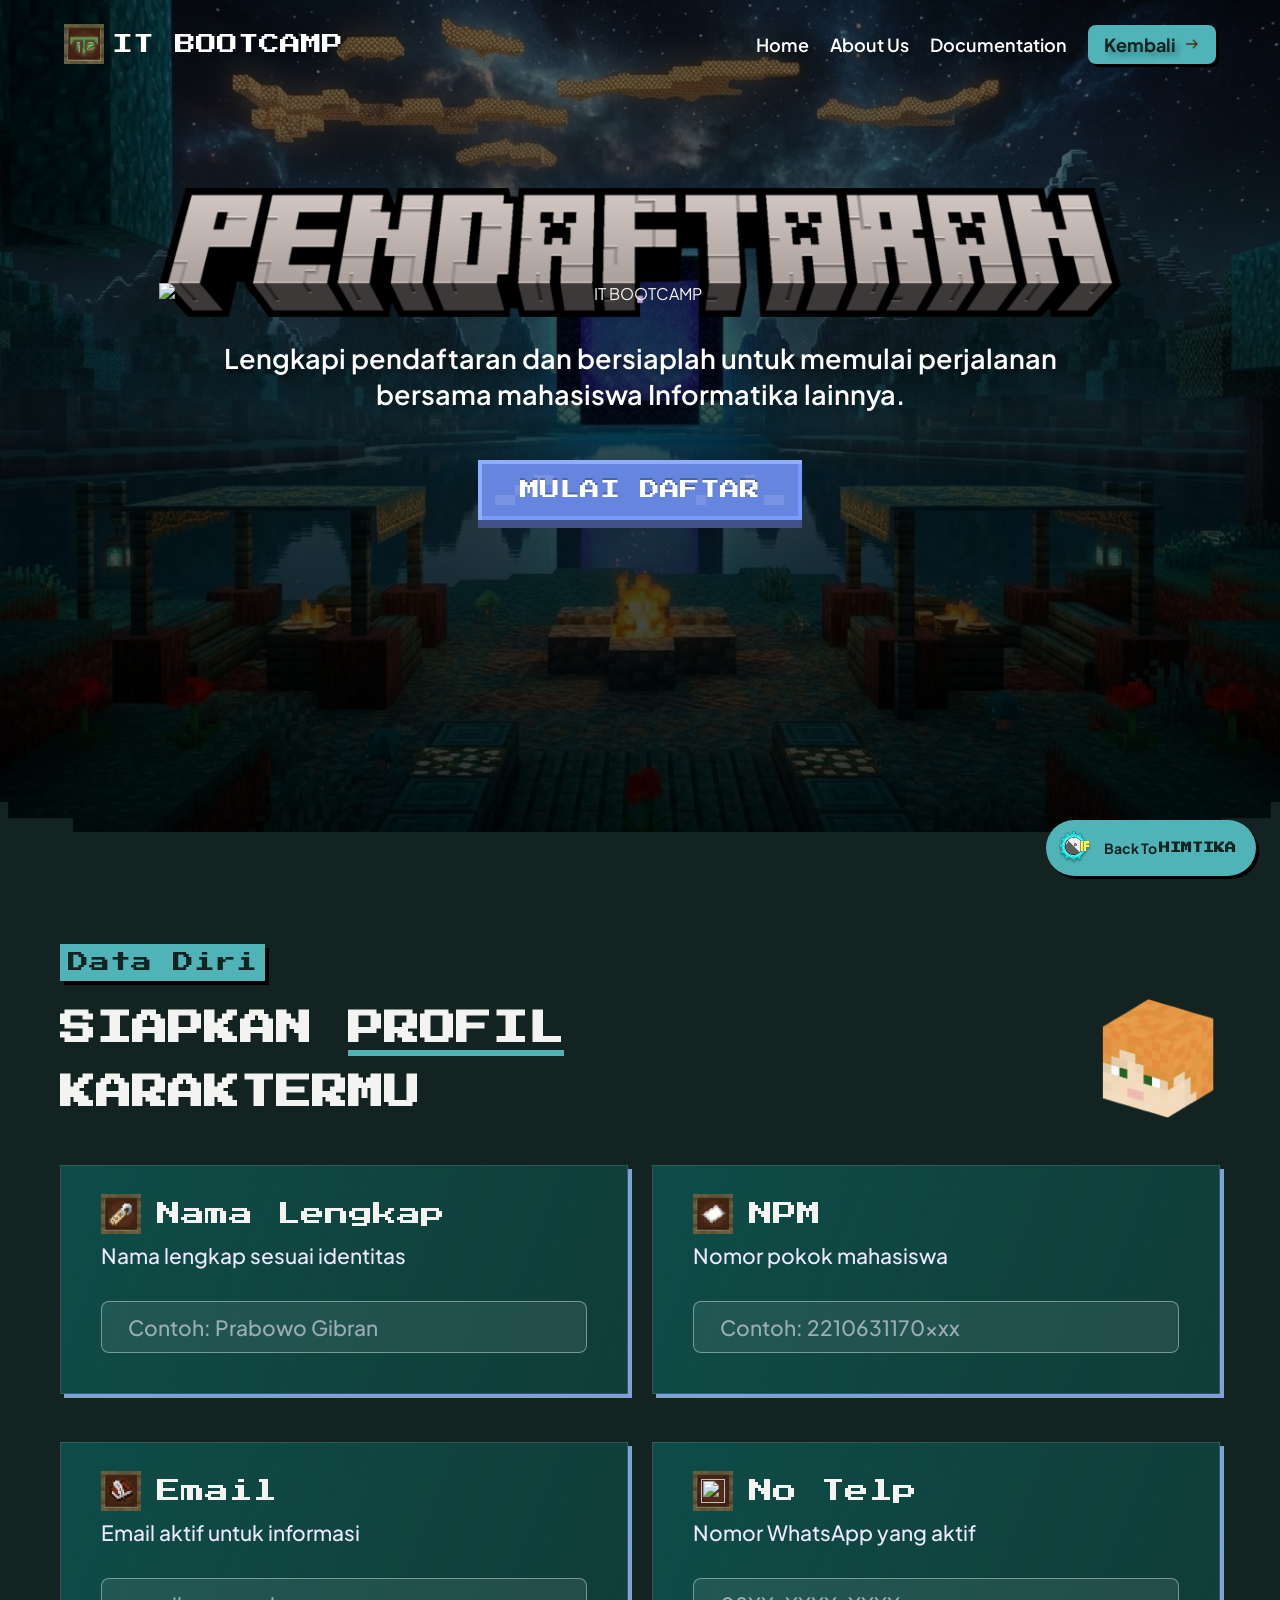
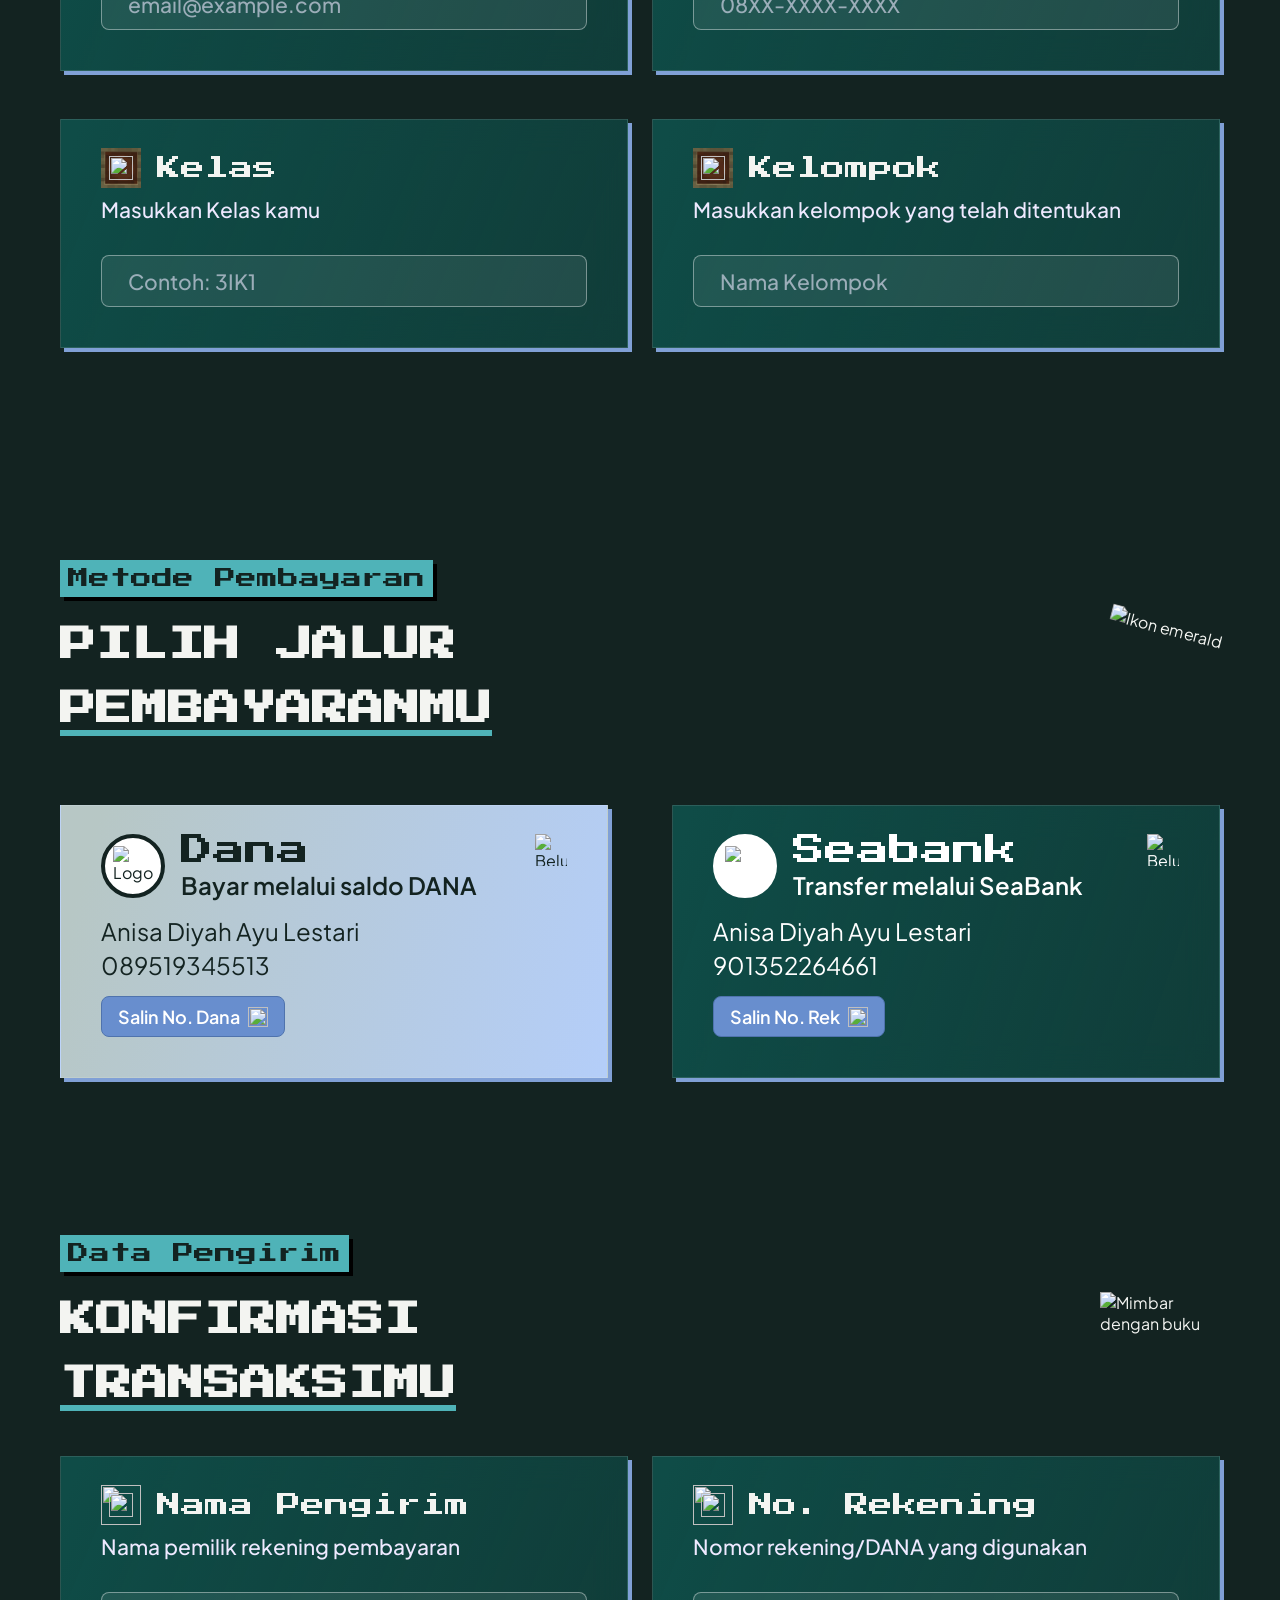
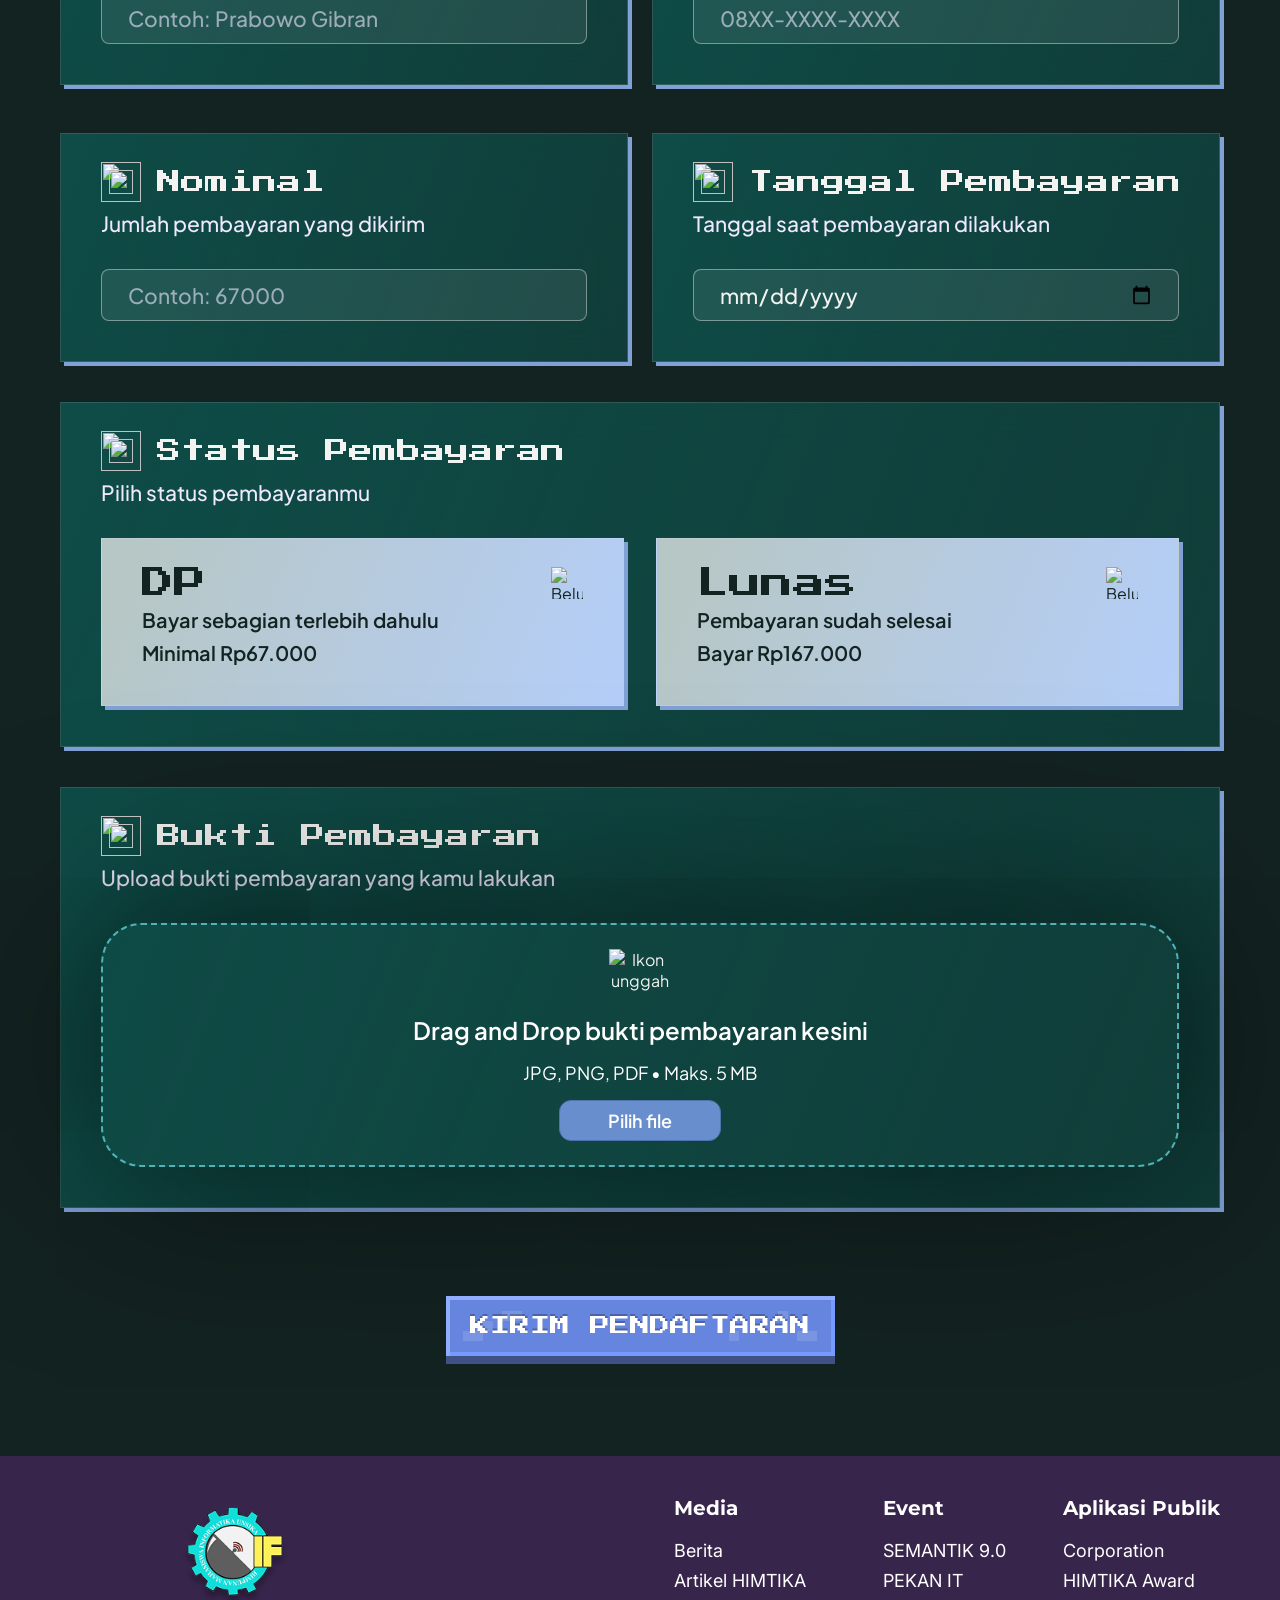
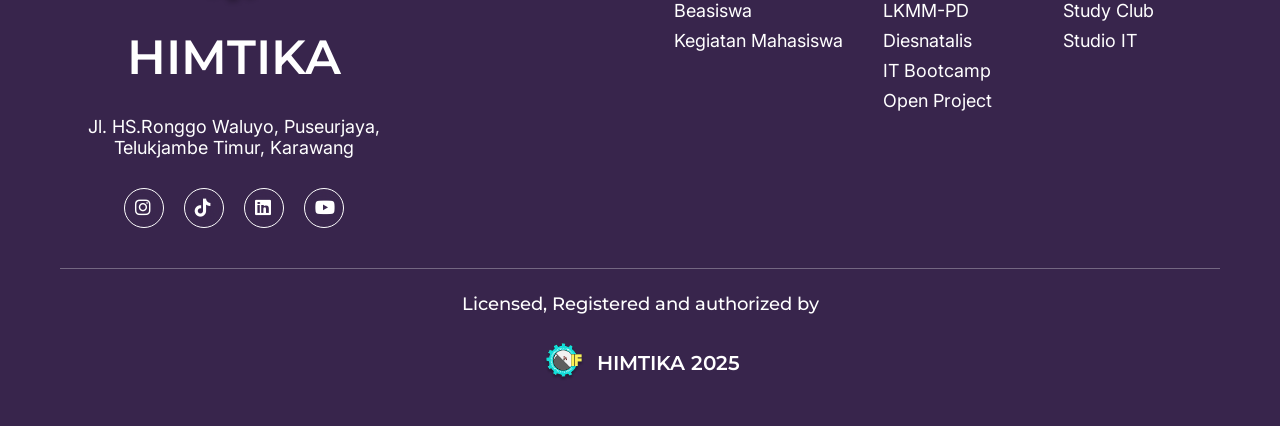
==== daftar.html @ 175ebd27 "pertama" ====
<!DOCTYPE html>
<html lang="id">
<head>
    <meta charset="UTF-8">
    <meta http-equiv="X-UA-Compatible" content="IE=edge">
    <meta name="viewport" content="width=device-width, initial-scale=1.0">
    <title>Pendaftaran - IT BOOTCAMP</title>

    <!-- CSS -->
    <link href="assets/css/daftar.css" rel="stylesheet">
    <link href="assets/css/preloader.css" rel="stylesheet">

    <!-- Font -->
    <link rel="preconnect" href="https://fonts.googleapis.com">
    <link rel="preconnect" href="https://fonts.gstatic.com" crossorigin>
    <link href="https://fonts.googleapis.com/css2?family=Press+Start+2P&family=Plus+Jakarta+Sans:ital,wght@0,300..800;1,300..800&family=Montserrat:wght@500;600;700&family=Inter:wght@400;500&display=swap" rel="stylesheet">

    <!-- Icon -->
    <link rel="stylesheet" href="https://cdnjs.cloudflare.com/ajax/libs/font-awesome/6.5.1/css/all.min.css"/>
    <link rel="shortcut icon" href="assets/img/logo/pekanit.png" type="image/x-icon">
    <link rel="icon" href="assets/img/logo/itbootcamp.png" type="image/x-icon">
</head>
<body>
    <!-- Preloader -->
    <div id="preloader" class="preloader-scene">
        <div class="scene">
          <div class="forest">
            <div class="tree tree1">
              <div class="branch branch-top"></div>
              <div class="branch branch-middle"></div>
            </div>
            <div class="tree tree2">
                <div class="branch branch-top"></div>
                <div class="branch branch-middle"></div>
                <div class="branch branch-bottom"></div>
            </div>
            <div class="tree tree3">
                <div class="branch branch-top"></div>
                <div class="branch branch-middle"></div>
                <div class="branch branch-bottom"></div>
            </div>
            <div class="tree tree4">
                <div class="branch branch-top"></div>
                <div class="branch branch-middle"></div>
                <div class="branch branch-bottom"></div>
            </div>
            <div class="tree tree5">
                <div class="branch branch-top"></div>
                <div class="branch branch-middle"></div>
                <div class="branch branch-bottom"></div>
            </div>
            <div class="tree tree6">
                <div class="branch branch-top"></div>
                <div class="branch branch-middle"></div>
                <div class="branch branch-bottom"></div>
            </div>
            <div class="tree tree7">
                <div class="branch branch-top"></div>
                <div class="branch branch-middle"></div>
                <div class="branch branch-bottom"></div>
            </div>
          </div>
          <div class="tent">
              <div class="roof"></div>
              <div class="roof-border-left">
                <div class="roof-border roof-border1"></div>
                <div class="roof-border roof-border2"></div>
                <div class="roof-border roof-border3"></div>
              </div>
              <div class="entrance">
                <div class="door left-door">
                  <div class="left-door-inner"></div>
                </div>
                <div class="door right-door">
                  <div class="right-door-inner"></div>
                </div>
              </div>
            </div>
          <div class="floor">
              <div class="ground ground1"></div>
              <div class="ground ground2"></div>
            </div>
          <div class="fireplace">
            <div class="support"></div>
            <div class="support"></div>
            <div class="bar"></div>
            <div class="hanger"></div>
            <div class="smoke"></div>
            <div class="pan"></div>
            <div class="fire">
              <div class="line line1">
                <div class="particle particle1"></div>
                <div class="particle particle2"></div>
                <div class="particle particle3"></div>
                <div class="particle particle4"></div>
              </div>
              <div class="line line2">
                <div class="particle particle1"></div>
                <div class="particle particle2"></div>
                <div class="particle particle3"></div>
                <div class="particle particle4"></div>
              </div>
              <div class="line line3">
                <div class="particle particle1"></div>
                <div class="particle particle2"></div>
                <div class="particle particle3"></div>
                <div class="particle particle4"></div>
              </div>
            </div>
          </div>
          <div class="time-wrapper">
            <div class="time">
              <div class="day"></div>
              <div class="night">
                <div class="moon"></div>
                <div class="star star1 star-big"></div>
                <div class="star star2 star-big"></div>
                <div class="star star3 star-big"></div>
                <div class="star star4"></div>
                <div class="star star5"></div>
                <div class="star star6"></div>
                <div class="star star7"></div>
              </div>
            </div>
          </div>
        </div>
    </div>
    <!-- Preloader End -->

    <!-- ================= HERO + NAVBAR ================= -->
    <section class="hero" id="home" aria-label="Hero">
        <img class="hero__bg" src="assets/img/daftar/hero/daftar_bg.png" alt="Ilustrasi lanskap bertema Minecraft dengan gunung dan langit senja">

        <header class="navbar">
            <div class="navbar__brand">
                <div class="navbar__logo-frame">
                    <img class="navbar__logo-bg" src="assets/img/logo/logo_frame.png" alt="">
                </div>
                <span class="navbar__title">IT BOOTCAMP</span>
            </div>

            <button class="navbar__toggle" id="navToggle" aria-expanded="false" aria-controls="navLinks" aria-label="Buka menu navigasi">
                <span></span><span></span><span></span>
            </button>

            <nav aria-label="Navigasi utama">
                <ul class="navbar__links" id="navLinks">
                    <li><a href="#home">Home</a></li>
                    <li><a href="index.html#about">About Us</a></li>
                    <li><a href="index.html#documentation">Documentation</a></li>
                    <li>
                        <a href="index.html" class="back-btn">
                            Kembali
                            <img src="assets/img/icon/panahkanan.png" alt="Daftar Icon" class="icon-daftar">
                        </a>
                    </li>
                </ul>
            </nav>
        </header>

        <div class="hero__content">
            <div class="hero__title-block">
                <div class="hero__title">
                    <img src="assets/img/daftar/hero/daftarteks1.png" alt="PENDAFTARAN">
                    <img src="assets/img/daftar/hero/daftarteks2.png" alt="IT BOOTCAMP">
                </div>
                <p class="hero__subtitle">Lengkapi pendaftaran dan bersiaplah untuk memulai perjalanan bersama mahasiswa Informatika lainnya.</p>
            </div>

            <div class="hero__cta">
                <a href="#data-diri">
                    <button class="retro-btn" type="button" style="width:100%;">
                        <span class="retro-btn__label">MULAI DAFTAR</span>
                        <span class="retro-btn__dot" style="width:20px;height:10px;left:56px;top:15px;"></span>
                        <span class="retro-btn__dot" style="width:10px;height:10px;left:37px;top:25px;"></span>
                        <span class="retro-btn__dot" style="width:20px;height:10px;right:18px;top:35px;"></span>
                        <span class="retro-btn__dot" style="width:10px;height:10px;right:47px;top:15px;"></span>
                        <span class="retro-btn__dot" style="width:10px;height:10px;right:96px;top:35px;"></span>
                        <span class="retro-btn__dot" style="width:20px;height:10px;left:17px;top:35px;"></span>
                    </button>
                </a>
            </div>
        </div>
    </section>
    <!-- End Hero + Navbar -->

    <main>
    <form id="form-pendaftaran-lomba" name="form-pendaftaran-lomba">

        <!-- ================= DATA DIRI ================= -->
        <section class="data-diri" id="data-diri" aria-labelledby="data-diri-heading">
            <div class="container">
                <div class="section-header">
                    <div class="section-header__text">
                        <span class="section-header__badge">Data Diri</span>
                        <h2 class="section-header__title" id="data-diri-heading">SIAPKAN <u>PROFIL</u> KARAKTERMU</h2>
                    </div>
                    <div class="section-header__mascot">
                        <img src="assets/img/daftar/icon/alex.png" alt="Karakter maskot Alex">
                    </div>
                </div>

                <div class="card-grid">
                    <!-- Nama Lengkap -->
                    <div class="form-card">
                        <div class="form-card__header">
                            <div class="form-card__title-row">
                                <div class="form-card__icon">
                                    <img class="form-card__icon-bg" src="assets/img/logo/frame_bg.jpg" alt="">
                                    <div class="form-card__icon-slot"><img src="assets/img/daftar/icon/tag.png" alt=""></div>
                                </div>
                                <span class="form-card__title">Nama Lengkap</span>
                            </div>
                            <p class="form-card__desc">Nama lengkap sesuai identitas</p>
                        </div>
                        <label class="form-card__input">
                            <input type="text" name="nama_lengkap" id="Nama" placeholder="Contoh: Prabowo Gibran" required />
                        </label>
                    </div>

                    <!-- NPM -->
                    <div class="form-card">
                        <div class="form-card__header">
                            <div class="form-card__title-row">
                                <div class="form-card__icon">
                                    <img class="form-card__icon-bg" src="assets/img/logo/frame_bg.jpg" alt="">
                                    <div class="form-card__icon-slot"><img src="assets/img/daftar/icon/paper.png" alt=""></div>
                                </div>
                                <span class="form-card__title">NPM</span>
                            </div>
                            <p class="form-card__desc">Nomor pokok mahasiswa</p>
                        </div>
                        <label class="form-card__input">
                            <input type="text" name="npm" id="NPM" placeholder="Contoh: 2210631170xxx" required />
                        </label>
                    </div>

                    <!-- Email -->
                    <div class="form-card">
                        <div class="form-card__header">
                            <div class="form-card__title-row">
                                <div class="form-card__icon">
                                    <img class="form-card__icon-bg" src="assets/img/logo/frame_bg.jpg" alt="">
                                    <div class="form-card__icon-slot"><img src="assets/img/icon/buku_tulis.png" alt=""></div>
                                </div>
                                <span class="form-card__title">Email</span>
                            </div>
                            <p class="form-card__desc">Email aktif untuk informasi</p>
                        </div>
                        <label class="form-card__input">
                            <input type="email" name="email" id="Email" placeholder="email@example.com" required />
                        </label>
                    </div>

                    <!-- No Telp -->
                    <div class="form-card">
                        <div class="form-card__header">
                            <div class="form-card__title-row">
                                <div class="form-card__icon">
                                    <img class="form-card__icon-bg" src="assets/img/logo/frame_bg.jpg" alt="">
                                    <div class="form-card__icon-slot"><img src="https://www.figma.com/api/mcp/asset/adf0578b-7dc6-4979-9a86-b6c1f8273001.png" alt=""></div>
                                </div>
                                <span class="form-card__title">No Telp</span>
                            </div>
                            <p class="form-card__desc">Nomor WhatsApp yang aktif</p>
                        </div>
                        <label class="form-card__input">
                            <input type="text" name="no_telepon" id="NoTelepon" placeholder="08XX-XXXX-XXXX" required />
                        </label>
                    </div>

                    <!-- Kelas -->
                    <div class="form-card">
                        <div class="form-card__header">
                            <div class="form-card__title-row">
                                <div class="form-card__icon">
                                    <img class="form-card__icon-bg" src="assets/img/logo/frame_bg.jpg" alt="">
                                    <div class="form-card__icon-slot"><img src="https://www.figma.com/api/mcp/asset/23ee09c8-62ae-4f7d-a3d2-b0776c530257.png" alt=""></div>
                                </div>
                                <span class="form-card__title">Kelas</span>
                            </div>
                            <p class="form-card__desc">Masukkan Kelas kamu</p>
                        </div>
                        <label class="form-card__input">
                            <input type="text" name="kelas" id="Kelas" placeholder="Contoh: 3IK1" required />
                        </label>
                    </div>

                    <!-- Kelompok -->
                    <div class="form-card">
                        <div class="form-card__header">
                            <div class="form-card__title-row">
                                <div class="form-card__icon">
                                    <img class="form-card__icon-bg" src="assets/img/logo/frame_bg.jpg" alt="">
                                    <div class="form-card__icon-slot"><img src="https://www.figma.com/api/mcp/asset/517da083-c844-44c4-8f89-f02fe7c0a9a0.png" alt=""></div>
                                </div>
                                <span class="form-card__title">Kelompok</span>
                            </div>
                            <p class="form-card__desc">Masukkan kelompok yang telah ditentukan</p>
                        </div>
                        <label class="form-card__input">
                            <input type="text" name="nama_kelompok" id="NamaKelompok" placeholder="Nama Kelompok" required />
                        </label>
                    </div>
                </div>
            </div>
        </section>

        <!-- ================= METODE PEMBAYARAN ================= -->
        <section class="payment" id="metode-pembayaran" aria-labelledby="payment-heading">
            <div class="container">
                <div class="section-header">
                    <div class="section-header__text">
                        <span class="section-header__badge">Metode Pembayaran</span>
                        <h2 class="section-header__title" id="payment-heading">PILIH JALUR <u>PEMBAYARANMU</u></h2>
                    </div>
                    <div class="section-header__mascot">
                        <img src="https://www.figma.com/api/mcp/asset/23ee09c8-62ae-4f7d-a3d2-b0776c530257.png" alt="Ikon emerald">
                    </div>
                </div>

                <div class="payment-cards" id="payment-cards">
                    <!-- Dana -->
                    <label class="payment-card payment-card--light" data-payment-card>
                        <input type="radio" name="payment_method" value="dana" required />
                        <div class="payment-card__body">
                            <div class="payment-card__top">
                                <div class="payment-card__logo">
                                    <img src="https://www.figma.com/api/mcp/asset/60aaffa2-bd89-4405-b833-07150517db38.png" alt="Logo DANA">
                                </div>
                                <div class="payment-card__names">
                                    <span class="payment-card__brand">Dana</span>
                                    <span class="payment-card__method">Bayar melalui saldo DANA</span>
                                </div>
                            </div>
                            <div class="payment-card__account">
                                <span class="payment-card__account-name">Anisa Diyah Ayu Lestari</span>
                                <div class="payment-card__account-number-row">
                                    <span class="payment-card__account-number">089519345513</span>
                                </div>
                            </div>
                            <button class="copy-btn" type="button" data-copy="089519345513">
                                <span>Salin No. Dana</span>
                                <img src="https://www.figma.com/api/mcp/asset/481233af-1a5a-42fa-a70c-137a7f4fee65.svg" alt="">
                            </button>
                        </div>
                        <img class="payment-card__radio" data-radio-icon src="https://www.figma.com/api/mcp/asset/1c496614-f05c-4ed1-99ee-d5edec605a59.svg" alt="Belum dipilih">
                    </label>

                    <!-- Seabank -->
                    <label class="payment-card payment-card--dark" data-payment-card>
                        <input type="radio" name="payment_method" value="seabank" required />
                        <div class="payment-card__body">
                            <div class="payment-card__top">
                                <div class="payment-card__logo">
                                    <img src="https://www.figma.com/api/mcp/asset/03643c18-d096-496a-82e6-cad43b3039c9.png" alt="Logo SeaBank">
                                </div>
                                <div class="payment-card__names">
                                    <span class="payment-card__brand">Seabank</span>
                                    <span class="payment-card__method">Transfer melalui SeaBank</span>
                                </div>
                            </div>
                            <div class="payment-card__account">
                                <span class="payment-card__account-name">Anisa Diyah Ayu Lestari</span>
                                <div class="payment-card__account-number-row">
                                    <span class="payment-card__account-number">901352264661</span>
                                </div>
                            </div>
                            <button class="copy-btn" type="button" data-copy="901352264661">
                                <span>Salin No. Rek</span>
                                <img src="https://www.figma.com/api/mcp/asset/481233af-1a5a-42fa-a70c-137a7f4fee65.svg" alt="">
                            </button>
                        </div>
                        <img class="payment-card__radio" data-radio-icon src="https://www.figma.com/api/mcp/asset/1c496614-f05c-4ed1-99ee-d5edec605a59.svg" alt="Belum dipilih">
                    </label>
                </div>
            </div>
        </section>

        <!-- ================= DATA PENGIRIM / KONFIRMASI ================= -->
        <section class="confirm" id="data-pengirim" aria-labelledby="confirm-heading">
            <div class="container">
                <div class="section-header">
                    <div class="section-header__text">
                        <span class="section-header__badge">Data Pengirim</span>
                        <h2 class="section-header__title" id="confirm-heading">KONFIRMASI <u>TRANSAKSIMU</u></h2>
                    </div>
                    <div class="section-header__mascot">
                        <img src="https://www.figma.com/api/mcp/asset/b4b75751-e317-4f98-a0a9-6c082bc56b37.png" alt="Mimbar dengan buku">
                    </div>
                </div>

                <div class="card-grid">
                    <!-- Nama Pengirim -->
                    <div class="form-card">
                        <div class="form-card__header">
                            <div class="form-card__title-row">
                                <div class="form-card__icon">
                                    <img class="form-card__icon-bg" src="https://www.figma.com/api/mcp/asset/e530fde5-5969-4105-8282-8b5440cfdde4.png" alt="">
                                    <div class="form-card__icon-slot"><img src="https://www.figma.com/api/mcp/asset/41815a69-b872-4294-88ab-a26e2290d2ea.png" alt=""></div>
                                </div>
                                <span class="form-card__title">Nama Pengirim</span>
                            </div>
                            <p class="form-card__desc">Nama pemilik rekening pembayaran</p>
                        </div>
                        <label class="form-card__input">
                            <input type="text" name="nama_pengirim" id="NamaPengirim" placeholder="Contoh: Prabowo Gibran" required />
                        </label>
                    </div>

                    <!-- No. Rekening -->
                    <div class="form-card">
                        <div class="form-card__header">
                            <div class="form-card__title-row">
                                <div class="form-card__icon">
                                    <img class="form-card__icon-bg" src="https://www.figma.com/api/mcp/asset/e530fde5-5969-4105-8282-8b5440cfdde4.png" alt="">
                                    <div class="form-card__icon-slot"><img src="https://www.figma.com/api/mcp/asset/380e731a-89a4-48b7-a4b7-fbac90594818.png" alt=""></div>
                                </div>
                                <span class="form-card__title">No. Rekening</span>
                            </div>
                            <p class="form-card__desc">Nomor rekening/DANA yang digunakan</p>
                        </div>
                        <label class="form-card__input">
                            <input type="text" name="no_rekening" id="NoRekening" placeholder="08XX-XXXX-XXXX" required />
                        </label>
                    </div>

                    <!-- Nominal -->
                    <div class="form-card">
                        <div class="form-card__header">
                            <div class="form-card__title-row">
                                <div class="form-card__icon">
                                    <img class="form-card__icon-bg" src="https://www.figma.com/api/mcp/asset/e530fde5-5969-4105-8282-8b5440cfdde4.png" alt="">
                                    <div class="form-card__icon-slot"><img src="https://www.figma.com/api/mcp/asset/23ee09c8-62ae-4f7d-a3d2-b0776c530257.png" alt=""></div>
                                </div>
                                <span class="form-card__title">Nominal</span>
                            </div>
                            <p class="form-card__desc">Jumlah pembayaran yang dikirim</p>
                        </div>
                        <label class="form-card__input">
                            <input type="text" name="nominal" id="Nominal" placeholder="Contoh: 67000" required />
                        </label>
                    </div>

                    <!-- Tanggal Pembayaran -->
                    <div class="form-card">
                        <div class="form-card__header">
                            <div class="form-card__title-row">
                                <div class="form-card__icon">
                                    <img class="form-card__icon-bg" src="https://www.figma.com/api/mcp/asset/e530fde5-5969-4105-8282-8b5440cfdde4.png" alt="">
                                    <div class="form-card__icon-slot"><img src="https://www.figma.com/api/mcp/asset/5802c40f-707b-458f-a96d-33082fe31d82.png" alt=""></div>
                                </div>
                                <span class="form-card__title">Tanggal Pembayaran</span>
                            </div>
                            <p class="form-card__desc">Tanggal saat pembayaran dilakukan</p>
                        </div>
                        <label class="form-card__input">
                            <input type="date" name="tanggal_pembayaran" id="TanggalPembayaran" required />
                        </label>
                    </div>
                </div>

                <!-- Status Pembayaran -->
                <div class="form-card status-card">
                    <div class="form-card__header">
                        <div class="form-card__title-row">
                            <div class="form-card__icon">
                                <img class="form-card__icon-bg" src="https://www.figma.com/api/mcp/asset/e530fde5-5969-4105-8282-8b5440cfdde4.png" alt="">
                                <div class="form-card__icon-slot"><img src="https://www.figma.com/api/mcp/asset/87c54bc2-d8a0-4199-b3fd-f461da5fc357.png" alt=""></div>
                            </div>
                            <span class="form-card__title">Status Pembayaran</span>
                        </div>
                        <p class="form-card__desc">Pilih status pembayaranmu</p>
                    </div>

                    <div class="status-options" id="status-options">
                        <label class="status-option" data-status-option>
                            <input type="radio" name="status_pembayaran" value="dp" required />
                            <div class="status-option__text">
                                <span class="status-option__title">DP</span>
                                <span class="status-option__desc">Bayar sebagian terlebih dahulu</span>
                                <span class="status-option__desc">Minimal Rp67.000</span>
                            </div>
                            <img class="status-option__radio" data-radio-icon src="https://www.figma.com/api/mcp/asset/1c496614-f05c-4ed1-99ee-d5edec605a59.svg" alt="Belum dipilih">
                        </label>
                        <label class="status-option" data-status-option>
                            <input type="radio" name="status_pembayaran" value="lunas" required />
                            <div class="status-option__text">
                                <span class="status-option__title">Lunas</span>
                                <span class="status-option__desc">Pembayaran sudah selesai</span>
                                <span class="status-option__desc">Bayar Rp167.000</span>
                            </div>
                            <img class="status-option__radio" data-radio-icon src="https://www.figma.com/api/mcp/asset/1c496614-f05c-4ed1-99ee-d5edec605a59.svg" alt="Belum dipilih">
                        </label>
                    </div>
                </div>

                <!-- Bukti Pembayaran -->
                <div class="form-card">
                    <div class="form-card__header">
                        <div class="form-card__title-row">
                            <div class="form-card__icon">
                                <img class="form-card__icon-bg" src="https://www.figma.com/api/mcp/asset/e530fde5-5969-4105-8282-8b5440cfdde4.png" alt="">
                                <div class="form-card__icon-slot"><img src="https://www.figma.com/api/mcp/asset/4556ede0-ab6e-4cc5-b1f5-5f955ca4b69d.png" alt=""></div>
                            </div>
                            <span class="form-card__title">Bukti Pembayaran</span>
                        </div>
                        <p class="form-card__desc">Upload bukti pembayaran yang kamu lakukan</p>
                    </div>

                    <div class="upload-zone" id="dropzone">
                        <input type="file" name="payment_proof" id="payment_proof" accept=".jpg,.jpeg,.png,.pdf" style="display:none;" required />

                        <div class="upload-zone__inner" id="upload-label">
                            <img class="upload-zone__icon" src="https://www.figma.com/api/mcp/asset/9f90ac00-6c46-4224-a36a-6463fc05a2b1.svg" alt="Ikon unggah">
                            <p class="upload-zone__title">Drag and Drop bukti pembayaran kesini</p>
                            <p class="upload-zone__hint">JPG, PNG, PDF &bull; Maks. 5 MB</p>
                            <button class="upload-zone__btn" type="button" id="fileBtn">Pilih file</button>
                        </div>

                        <div class="upload-zone__inner" id="upload-success" style="display:none;">
                            <div class="upload-zone__success-icon">&#10003;</div>
                            <p class="upload-zone__title">Berhasil diunggah!</p>
                            <p class="upload-zone__filename" id="upload-filename"></p>
                            <button class="change-file-btn" type="button" id="change-file-button">Ganti File</button>
                        </div>
                    </div>
                </div>

                <div class="confirm__submit">
                    <button class="submit retro-btn" type="submit" style="width:389px;">
                        <span class="retro-btn__label">KIRIM PENDAFTARAN</span>
                        <span class="retro-btn__dot" style="width:20px;height:10px;left:56px;top:15px;"></span>
                        <span class="retro-btn__dot" style="width:10px;height:10px;left:37px;top:25px;"></span>
                        <span class="retro-btn__dot" style="width:20px;height:10px;right:18px;top:35px;"></span>
                        <span class="retro-btn__dot" style="width:10px;height:10px;right:47px;top:15px;"></span>
                        <span class="retro-btn__dot" style="width:10px;height:10px;right:96px;top:35px;"></span>
                        <span class="retro-btn__dot" style="width:20px;height:10px;left:17px;top:35px;"></span>
                    </button>
                </div>
            </div>
        </section>
    </form>
    </main>
    <!-- End of Form -->

    <!-- ================= FOOTER ================= -->
    <footer class="site-footer">
        <div class="footer-top">
            <div class="footer-brand">
                <div class="footer-brand__logo-row">
                    <div class="footer-brand__logo">
                        <img src="assets/img/logo/himtika.png" alt="Logo HIMTIKA">
                    </div>
                    <span class="footer-brand__name">HIMTIKA</span>
                </div>
                <p class="footer-brand__address">Jl. HS.Ronggo Waluyo, Puseurjaya, Telukjambe Timur, Karawang</p>
                <div class="footer-brand__socials">
                    <a href="https://www.instagram.com/himtika_unsika/" target="_blank" aria-label="Instagram"><i class="fab fa-instagram"></i></a>
                    <a href="https://www.tiktok.com/@himtika_unsika" target="_blank" aria-label="TikTok"><i class="fab fa-tiktok"></i></a>
                    <a href="https://www.linkedin.com/company/himtika/" target="_blank" aria-label="LinkedIn"><i class="fab fa-linkedin"></i></a>
                    <a href="https://www.youtube.com/@himtikaofficial4428" target="_blank" aria-label="YouTube"><i class="fab fa-youtube"></i></a>
                </div>
            </div>

            <div class="footer-links">
                <div class="footer-links__col">
                    <span class="footer-links__title">Media</span>
                    <ul class="footer-links__list">
                        <li><a href="#">Berita</a></li>
                        <li><a href="#">Artikel HIMTIKA</a></li>
                        <li><a href="#">Beasiswa</a></li>
                        <li><a href="#">Kegiatan Mahasiswa</a></li>
                    </ul>
                </div>
                <div class="footer-links__col">
                    <span class="footer-links__title">Event</span>
                    <ul class="footer-links__list">
                        <li><a href="https://himtika.cs.unsika.ac.id/semantik_9/">SEMANTIK 9.0</a></li>
                        <li><a href="https://himtika.cs.unsika.ac.id/pekan-it/">PEKAN IT</a></li>
                        <li><a href="https://himtika.cs.unsika.ac.id/lkmmpd/">LKMM-PD</a></li>
                        <li><a href="https://himtika.cs.unsika.ac.id/diesnatalis">Diesnatalis</a></li>
                        <li><a href="https://himtika.cs.unsika.ac.id/it-bootcamp/">IT Bootcamp</a></li>
                        <li><a href="https://himtika.cs.unsika.ac.id/open-project/">Open Project</a></li>
                    </ul>
                </div>
                <div class="footer-links__col">
                    <span class="footer-links__title">Aplikasi Publik</span>
                    <ul class="footer-links__list">
                        <li><a href="https://himtika.cs.unsika.ac.id/corporation/">Corporation</a></li>
                        <li><a href="https://himtika.cs.unsika.ac.id/himtika-awards/">HIMTIKA Award</a></li>
                        <li><a href="https://himtika.cs.unsika.ac.id/studyclub-2024/">Study Club</a></li>
                        <li><a href="https://himtika.cs.unsika.ac.id/corporation/">Studio IT</a></li>
                    </ul>
                </div>
            </div>
        </div>

        <hr class="footer-divider">

        <div class="footer-license">
            <p class="footer-license__text">Licensed, Registered and authorized by</p>
            <div class="footer-license__brand">
                <img src="assets/img/logo/himtika.png" alt="HIMTIKA Logo">
                <span>HIMTIKA 2025</span>
            </div>
        </div>
    </footer>
    <!-- Footer End -->

    <!-- Back To HIMTIKA Button -->
    <div class="Btn-parent">
      <a href="https://himtika.cs.unsika.ac.id/">
          <button class="Btn">
              <div class="sign">
                  <img
                      src="assets/img/logo/himtika.png"
                      width="40"
                      height="40"
                      alt="HIMTIKA"
                  />
              </div>
              <div class="text-button">
                  <h1>Back To <span>HIMTIKA</span></h1>
              </div>
          </button>
      </a>
    </div>
    <!-- Back To HIMTIKA Button -->

    <!-- Scripts -->
    <script src="assets/js/pendaftaran.js"></script>
    <script src="assets/js/jquery.js"></script>
    <div id="loading-overlay" class="loading-overlay">
        <div class="spinner"></div>
    </div>

    <div id="custom-modal" class="modal-overlay">
        <div class="modal-box">
            <div id="modal-icon"></div>
            <h2 id="modal-title"></h2>
            <p id="modal-message"></p>
            <button id="modal-close-button" class="modal-button">Tutup</button>
        </div>
    </div>

    <script src="assets/js/script.js"></script>
</body>
</html>
---- assets/css/daftar.css ----
/* ==========================================================================
   DESIGN TOKENS  (disinkronkan dari itb-daftar.html)
   ========================================================================== */
:root {
  /* colors */
  --color-bg: #132321;
  --color-card-teal-1: rgb(15, 76, 71);
  --color-card-teal-2: rgba(15, 76, 71, 0.64);
  --color-card-shadow: #80a0d6;
  --color-badge: #4fb3b8;
  --color-badge-text: #132321;
  --color-heading: #f3f4f1;
  --color-white: #ffffff;
  --color-text-white: #eee9ff;
  --color-placeholder: rgba(238, 233, 255, 0.6);
  --color-input-bg: rgba(255, 255, 255, 0.08);
  --color-input-border: rgba(255, 255, 255, 0.4);
  --color-card-border: rgba(255, 255, 255, 0.12);
  --color-btn-blue: #6585df;
  --color-btn-shadow: #405285;
  --color-btn-inset-1: #90adff;
  --color-btn-inset-2: #769aff;
  --color-btn-dot: rgba(255, 255, 255, 0.12);
  --color-card-light-1: rgb(183, 199, 197);
  --color-card-light-2: rgb(180, 206, 250);
  --color-copy-btn: #688ece;
  --color-copy-btn-border: #4f73ad;
  --color-footer-bg: #38254c;
  --color-success: #4fb37a;

  /* typography */
  --font-pixel: 'Press Start 2P', cursive;
  --font-body: 'Plus Jakarta Sans', sans-serif;
  --font-footer-heading: 'Montserrat', sans-serif;
  --font-footer-body: 'Inter', sans-serif;

  --fs-nav-logo: 21px;
  --fs-nav-link: 18px;
  --fs-section-badge: 21px;
  --fs-section-heading: 36px;
  --fs-hero-subtitle: 27px;
  --fs-card-title: 24px;
  --fs-card-desc: 21px;
  --fs-card-input: 21px;
  --fs-btn: 20px;
  --fs-payment-title: 32px;
  --fs-payment-sub: 24px;
  --fs-footer-heading: 20px;
  --fs-footer-body: 18px;
  --fs-footer-logo: 48px;

  /* spacing */
  --space-8: 8px;
  --space-16: 16px;
  --space-24: 24px;
  --space-32: 32px;
  --space-40: 40px;
  --space-48: 48px;
  --space-64: 64px;

  /* layout */
  --container-width: 1160px;
  --section-padding-x: 60px;
  --radius-8: 8px;
  --radius-12: 12px;
  --radius-40: 40px;
  --radius-round: 999px;
}

/* ==========================================================================
   RESET / BASE
   ========================================================================== */
*, *::before, *::after { box-sizing: border-box; }
html { scroll-behavior: smooth; }
body {
  margin: 0;
  padding: 0;
  background-color: var(--color-bg);
  font-family: var(--font-body);
  color: var(--color-heading);
  overflow-x: hidden;
}
img { display: block; max-width: 100%; }
p { margin: 0; }
button { font-family: inherit; cursor: pointer; }
ul { list-style: none; margin: 0; padding: 0; }
a { color: inherit; text-decoration: none; }
::-webkit-scrollbar { display: none; }

.container {
  max-width: var(--container-width);
  margin: 0 auto;
  width: 100%;
}

/* ==========================================================================
   SECTION HEADER (badge + heading), reused across sections
   ========================================================================== */
.section-header {
  display: flex;
  align-items: flex-end;
  justify-content: space-between;
  gap: var(--space-24);
  width: 100%;
}
.section-header__text {
  display: flex;
  flex-direction: column;
  gap: var(--space-16);
  align-items: flex-start;
  max-width: 739px;
}
.section-header__badge {
  background-color: var(--color-badge);
  color: var(--color-badge-text);
  font-family: var(--font-pixel);
  font-size: var(--fs-section-badge);
  padding: var(--space-8);
  box-shadow: 4px 4px 0px 0px #000000;
}
.section-header__title {
  font-family: var(--font-pixel);
  font-size: var(--fs-section-heading);
  line-height: 64px;
  color: var(--color-heading);
  margin: 0;
}
.section-header__title u {
  text-decoration-color: var(--color-badge);
  text-decoration-thickness: 16%;
  text-decoration-style: solid;
}
.section-header__mascot img { display: block; }

/* ==========================================================================
   FORM CARD (reusable)
   ========================================================================== */
.form-card {
  display: flex;
  flex-direction: column;
  align-items: flex-start;
  gap: var(--space-32);
  padding: 28px var(--space-40) var(--space-40);
  border: 1px solid var(--color-card-border);
  box-shadow: 4px 4px 0px 0px var(--color-card-shadow);
  backdrop-filter: blur(17.5px);
  background-image: linear-gradient(112deg, var(--color-card-teal-1) 3%, var(--color-card-teal-2) 100%);
  width: 100%;
}
.form-card__header {
  display: flex;
  flex-direction: column;
  gap: var(--space-8);
  align-items: flex-start;
  width: 100%;
}
.form-card__title-row {
  display: flex;
  gap: var(--space-16);
  align-items: center;
}
.form-card__icon {
  position: relative;
  display: flex;
  align-items: center;
  justify-content: center;
  width: 40px;
  height: 40px;
  padding: var(--space-8);
  flex-shrink: 0;
}
.form-card__icon-bg {
  position: absolute;
  inset: 0;
  width: 100%;
  height: 100%;
  object-fit: cover;
}
.form-card__icon-slot {
  position: relative;
  width: 24px;
  height: 24px;
  z-index: 1;
}
.form-card__icon-slot img { width: 100%; height: 100%; object-fit: cover; }
.form-card__title {
  font-family: var(--font-pixel);
  font-size: var(--fs-card-title);
  color: var(--color-heading);
  white-space: nowrap;
}
.form-card__desc {
  font-family: var(--font-body);
  font-weight: 500;
  font-size: var(--fs-card-desc);
  color: var(--color-text-white);
}
.form-card__input {
  display: flex;
  align-items: center;
  width: 100%;
  height: 52px;
  padding: 12px var(--space-24);
  border-radius: var(--radius-8);
  border: 0.5px solid var(--color-input-border);
  background-color: var(--color-input-bg);
}
.form-card__input span {
  font-weight: 500;
  font-size: var(--fs-card-input);
  color: var(--color-placeholder);
}
/* Real <input>/<select> that lives inside .form-card__input */
.form-card__input input,
.form-card__input select {
  width: 100%;
  border: none;
  outline: none;
  background: transparent;
  font-family: var(--font-body);
  font-weight: 500;
  font-size: var(--fs-card-input);
  color: var(--color-heading);
}
.form-card__input input::placeholder { color: var(--color-placeholder); }
.form-card__input:focus-within {
  border-color: var(--color-badge);
  box-shadow: 0 0 0 2px rgba(79, 179, 184, 0.35);
}
.form-card__input select option { color: #132321; }

/* ==========================================================================
   RETRO BUTTON (pixel-art style CTA)
   ========================================================================== */
.retro-btn {
  position: relative;
  display: flex;
  align-items: center;
  justify-content: center;
  height: 60px;
  background-color: var(--color-btn-blue);
  filter: drop-shadow(0px 8px 0px var(--color-btn-shadow));
  border: none;
  padding: 0;
  overflow: visible;
}
.retro-btn::after {
  content: '';
  position: absolute;
  inset: 0;
  box-shadow: inset 4px 4px 0px 0px var(--color-btn-inset-1), inset -4px -4px 0px 0px var(--color-btn-inset-2);
  pointer-events: none;
}
.retro-btn__label {
  position: relative;
  z-index: 2;
  font-family: var(--font-pixel);
  font-size: var(--fs-btn);
  color: var(--color-white);
  text-shadow: 0px -2px 0px rgba(0, 0, 0, 0.25);
  white-space: nowrap;
}
.retro-btn__dot {
  position: absolute;
  background-color: var(--color-btn-dot);
}
.retro-btn:disabled { opacity: 0.6; cursor: not-allowed; }

/* ==========================================================================
   NAVBAR
   ========================================================================== */
.navbar {
  display: flex;
  align-items: center;
  justify-content: space-between;
  width: 100%;
  padding: var(--space-24) 64px;
  position: relative;
  z-index: 20;
}
.navbar__brand {
  display: flex;
  align-items: center;
  gap: var(--space-8);
}
.navbar__logo-frame {
  position: relative;
  width: 40px;
  height: 40.18px;
}
.navbar__logo-frame img.navbar__logo-bg {
  width: 100%;
  height: 100%;
  object-fit: cover;
}
.navbar__logo-mark {
  position: absolute;
  left: 5.09px;
  top: 5.06px;
  width: 30.06px;
  height: 30.06px;
  border-radius: 50%;
  overflow: hidden;
  box-shadow: 0px 4px 30px 0px rgba(255, 255, 255, 0.2);
}
.navbar__logo-mark img { width: 100%; height: 100%; object-fit: cover; }
.navbar__title {
  font-family: var(--font-pixel);
  font-size: var(--fs-nav-logo);
  color: var(--color-white);
  text-shadow: 4px 4px 4px rgba(0, 0, 0, 0.25);
  white-space: nowrap;
}
.navbar__links {
  display: flex;
  gap: 21px;
  align-items: center;
  font-family: var(--font-body);
  font-size: var(--fs-nav-link);
  font-weight: 600;
  color: var(--color-white);
  text-shadow: 4px 4px 4px rgba(0, 0, 0, 0.25);
  list-style: none;
  margin: 0;
  padding: 0;
}
.navbar__links a { white-space: nowrap; transition: color 0.2s ease; }
.navbar__links a:hover { color: var(--color-badge); }

.navbar__links .back-btn {
  display: flex;
  align-items: center;
  gap: 8px;
  background-color: var(--color-badge);
  color: var(--color-badge-text) !important;
  padding: 8px 16px;
  border-radius: var(--radius-8);
  font-family: var(--font-body);
  font-weight: 700;
  box-shadow: 3px 3px 0px 0px #000000;
  transition: transform 0.15s ease;
}
.navbar__links .back-btn:hover { color: var(--color-badge-text); transform: translate(-1px, -1px); }
.navbar__links .back-btn img.icon-daftar { width: 16px; height: 16px; }

.navbar__toggle {
  display: none;
  flex-direction: column;
  justify-content: center;
  align-items: center;
  gap: 5px;
  width: 40px;
  height: 40px;
  background: transparent;
  border: none;
  z-index: 30;
}
.navbar__toggle span {
  display: block;
  width: 28px;
  height: 3px;
  background-color: var(--color-white);
  border-radius: 2px;
  transition: transform 0.3s ease, opacity 0.3s ease;
}
.navbar__toggle[aria-expanded="true"] span:nth-child(1) { transform: translateY(8px) rotate(45deg); }
.navbar__toggle[aria-expanded="true"] span:nth-child(2) { opacity: 0; }
.navbar__toggle[aria-expanded="true"] span:nth-child(3) { transform: translateY(-8px) rotate(-45deg); }

/* ==========================================================================
   HERO
   ========================================================================== */
.hero {
  position: relative;
  width: 100%;
  min-height: 832px;
  overflow: hidden;
}
.hero__bg {
  position: absolute;
  left: -8px;
  top: -239px;
  width: calc(100% + 15px);
  max-width: none;
  height: 1105.75px;
  object-fit: cover;
  z-index: 0;
}
.hero__content {
  position: relative;
  z-index: 10;
  display: flex;
  flex-direction: column;
  align-items: center;
  gap: var(--space-48);
  width: 962px;
  max-width: 90%;
  margin: 0 auto;
  padding-top: 100px;
  padding-bottom: 100px;
  text-align: center;
}
.hero__title-block {
  display: flex;
  flex-direction: column;
  gap: 36px;
  align-items: center;
  width: 100%;
}
.hero__title {
  display: flex;
  flex-direction: column;
  align-items: center;
  width: 100%;
}
.hero__title img:first-child { margin-bottom: -34px; width: 100%; }
.hero__title img:last-child { width: 100%; }
.hero__subtitle {
  font-family: var(--font-body);
  font-weight: 600;
  font-size: var(--fs-hero-subtitle);
  line-height: 36px;
  text-align: center;
  color: var(--color-white);
  text-shadow: 4px 4px 4px rgba(0, 0, 0, 0.25);
  max-width: 836px;
}
.hero__cta { width: 324px; max-width: 100%; }
.hero__cta a { display: block; width: 100%; }

/* ==========================================================================
   DATA DIRI / CONFIRM CARD GRID SECTIONS
   ========================================================================== */
.data-diri { padding: 112px var(--section-padding-x); }
.data-diri .container { display: flex; flex-direction: column; gap: var(--space-40); }
.data-diri .section-header__mascot img { width: 124px; height: 133px; transform: rotate(180deg) scaleY(-1); }
.card-grid {
  display: grid;
  grid-template-columns: repeat(2, minmax(0, 1fr));
  gap: 48px 24px;
  width: 100%;
}

/* ==========================================================================
   PAYMENT SECTION
   ========================================================================== */
.payment { padding: 100px var(--section-padding-x); }
.payment .container { display: flex; flex-direction: column; gap: var(--space-64); }
.payment .section-header__mascot img { width: 124px; height: 124px; transform: rotate(14.49deg); }
.payment-cards { display: flex; gap: var(--space-64); align-items: stretch; width: 100%; }

.payment-card {
  flex: 1 0 0;
  min-width: 0;
  display: flex;
  align-items: flex-start;
  justify-content: space-between;
  gap: var(--space-16);
  padding: 28px var(--space-40) var(--space-40);
  border: 1px solid var(--color-card-border);
  backdrop-filter: blur(17.5px);
  cursor: pointer;
  transition: filter 0.2s ease, box-shadow 0.2s ease;
}
.payment-card input[type="radio"] { position: absolute; opacity: 0; pointer-events: none; }
.payment-card--light {
  background-image: linear-gradient(106deg, var(--color-card-light-1) 6.5%, var(--color-card-light-2) 102%);
  filter: drop-shadow(4px 4px 0px var(--color-card-shadow));
  color: var(--color-badge-text);
}
.payment-card--dark {
  background-image: linear-gradient(108deg, var(--color-card-teal-1) 3%, var(--color-card-teal-2) 100%);
  box-shadow: 4px 4px 0px 0px var(--color-card-shadow);
  color: var(--color-white);
}
.payment-card.is-selected { outline: 3px solid var(--color-badge); outline-offset: 2px; }
.payment-card__body { display: flex; flex-direction: column; gap: var(--space-16); align-items: flex-start; flex: 1; min-width: 0; }
.payment-card__top { display: flex; gap: var(--space-16); align-items: flex-start; justify-content: center; }
.payment-card__logo {
  display: flex;
  align-items: center;
  justify-content: center;
  width: 64px;
  height: 64px;
  flex-shrink: 0;
  border-radius: var(--radius-round);
  background-color: var(--color-white);
  overflow: hidden;
  padding: var(--space-8);
}
.payment-card--light .payment-card__logo { border: 4px solid var(--color-badge-text); }
.payment-card--dark .payment-card__logo { border: 4px solid var(--color-white); }
.payment-card__logo img { width: 100%; height: 100%; object-fit: cover; }
.payment-card__names { display: flex; flex-direction: column; gap: 4px; white-space: nowrap; }
.payment-card__brand { font-family: var(--font-pixel); font-size: var(--fs-payment-title); }
.payment-card__method { font-family: var(--font-body); font-weight: 600; font-size: var(--fs-payment-sub); }
.payment-card__account { display: flex; flex-direction: column; gap: 4px; align-items: flex-start; }
.payment-card__account-name,
.payment-card__account-number { font-family: var(--font-body); font-weight: 400; font-size: 24px; white-space: nowrap; }
.payment-card__account-number-row { display: flex; align-items: center; gap: var(--space-8); }
.copy-btn {
  display: flex;
  align-items: center;
  gap: var(--space-8);
  padding: var(--space-8) var(--space-16);
  background-color: var(--color-copy-btn);
  border: 1px solid var(--color-copy-btn-border);
  border-radius: var(--radius-8);
  color: var(--color-white);
  font-family: var(--font-body);
  font-weight: 600;
  font-size: 18px;
  white-space: nowrap;
}
.copy-btn img { width: 20px; height: 20px; }
.payment-card__radio { width: 32px; height: 32px; flex-shrink: 0; }

/* ==========================================================================
   CONFIRM / DATA PENGIRIM SECTION
   ========================================================================== */
.confirm { padding: 57px var(--section-padding-x) 100px; }
.confirm .container { display: flex; flex-direction: column; gap: var(--space-40); max-width: var(--container-width); }
.confirm .section-header__mascot img { width: 120px; height: 124px; }

.status-card { width: 100%; }
.status-options { display: flex; gap: var(--space-32); align-items: stretch; width: 100%; }
.status-option {
  flex: 1 0 0;
  min-width: 0;
  display: flex;
  align-items: flex-start;
  justify-content: space-between;
  gap: var(--space-16);
  padding: 28px var(--space-40) var(--space-40);
  background-image: linear-gradient(113deg, var(--color-card-light-1) 6.5%, var(--color-card-light-2) 102%);
  border: 1px solid var(--color-card-border);
  filter: drop-shadow(4px 4px 0px var(--color-card-shadow));
  color: var(--color-badge-text);
  cursor: pointer;
}
.status-option input[type="radio"] { position: absolute; opacity: 0; pointer-events: none; }
.status-option.is-selected { outline: 3px solid var(--color-bg); outline-offset: 2px; }
.status-option__text { display: flex; flex-direction: column; gap: var(--space-8); align-items: flex-start; }
.status-option__title { font-family: var(--font-pixel); font-size: var(--fs-payment-title); white-space: nowrap; }
.status-option__desc { font-family: var(--font-body); font-weight: 600; font-size: 20px; white-space: nowrap; }
.status-option__radio { width: 32px; height: 32px; flex-shrink: 0; }

.upload-zone {
  display: flex;
  flex-direction: column;
  align-items: center;
  justify-content: center;
  width: 100%;
  padding: var(--space-24) 72px;
  border: 2px dashed var(--color-badge);
  border-radius: var(--radius-40);
  box-shadow: 0px 0px 200px 0px rgba(0, 0, 0, 0.72);
  overflow: hidden;
  transition: opacity 0.2s ease, border-color 0.2s ease;
}
.upload-zone.is-dragover { border-color: var(--color-white); opacity: 0.85; }
.upload-zone__inner {
  display: flex;
  flex-direction: column;
  align-items: center;
  gap: var(--space-16);
  text-align: center;
  max-width: 460px;
}
.upload-zone__icon { width: 62.5px; height: 50px; margin: 0 auto; }
.upload-zone__title { font-family: var(--font-body); font-weight: 600; font-size: 24px; color: var(--color-white); }
.upload-zone__hint { font-family: var(--font-body); font-weight: 400; font-size: 18px; color: var(--color-white); }
.upload-zone__filename {
  font-family: var(--font-body);
  font-weight: 600;
  font-size: 18px;
  color: var(--color-white);
  word-break: break-all;
}
.upload-zone__btn,
.change-file-btn {
  display: flex;
  align-items: center;
  justify-content: center;
  min-width: 162px;
  padding: var(--space-8) var(--space-16);
  background-color: var(--color-copy-btn);
  border: 1px solid var(--color-copy-btn-border);
  border-radius: var(--radius-12);
  color: var(--color-white);
  font-family: var(--font-body);
  font-weight: 600;
  font-size: 18px;
}
.upload-zone__success-icon {
  width: 48px;
  height: 48px;
  border-radius: 50%;
  background-color: var(--color-success);
  color: var(--color-white);
  display: flex;
  align-items: center;
  justify-content: center;
  font-size: 24px;
}

.confirm__submit { display: flex; justify-content: center; width: 100%; padding-top: var(--space-48); }
.confirm__submit .retro-btn { width: 389px; max-width: 100%; }

/* ==========================================================================
   FOOTER
   ========================================================================== */
.site-footer {
  background-color: var(--color-footer-bg);
  padding: var(--space-40) var(--section-padding-x);
  display: flex;
  flex-direction: column;
  align-items: center;
}
.footer-top {
  display: flex;
  justify-content: space-between;
  align-items: flex-start;
  gap: var(--space-40);
  width: 100%;
  max-width: var(--container-width);
  flex-wrap: wrap;
}
.footer-brand { display: flex; flex-direction: column; align-items: center; gap: 30px; width: 347px; max-width: 100%; }
.footer-brand__logo-row { display: flex; flex-direction: column; align-items: center; justify-content: center; gap: var(--space-8); }
.footer-brand__logo { width: 123px; height: 124px; border-radius: 50%; overflow: hidden; }
.footer-brand__logo img { width: 100%; height: 100%; object-fit: cover; }
.footer-brand__name { font-family: var(--font-footer-heading); font-weight: 600; font-size: var(--fs-footer-logo); color: var(--color-white); white-space: nowrap; }
.footer-brand__address { font-family: var(--font-footer-body); font-weight: 400; font-size: var(--fs-footer-body); color: var(--color-white); text-align: center; }
.footer-brand__socials { display: flex; gap: 20px; align-items: center; flex-wrap: wrap; justify-content: center; }
.footer-brand__socials a {
  display: flex;
  align-items: center;
  justify-content: center;
  width: 40px;
  height: 40px;
  padding: var(--space-8);
  border: 1px solid var(--color-white);
  border-radius: var(--radius-round);
  background-color: rgba(255, 255, 255, 0.01);
  backdrop-filter: blur(20px);
  color: var(--color-white);
  transition: background-color 0.2s ease;
}
.footer-brand__socials a:hover { background-color: rgba(255, 255, 255, 0.15); }
.footer-brand__socials img,
.footer-brand__socials i { width: 18px; height: 18px; font-size: 18px; }

.footer-links { display: flex; gap: var(--space-40); color: var(--color-white); flex-wrap: wrap; }
.footer-links__col { display: flex; flex-direction: column; gap: var(--space-16); align-items: flex-start; min-width: 140px; }
.footer-links__title { font-family: var(--font-footer-heading); font-weight: 700; font-size: var(--fs-footer-heading); }
.footer-links__list { display: flex; flex-direction: column; }
.footer-links__list li { font-family: var(--font-footer-body); font-weight: 400; font-size: var(--fs-footer-body); line-height: 30px; white-space: nowrap; }
.footer-links__list a { transition: color 0.2s ease; }
.footer-links__list a:hover { color: var(--color-badge); }

.footer-divider { width: 100%; max-width: var(--container-width); border: none; border-top: 1px solid rgba(255, 255, 255, 0.3); margin: 40px 0 0; }
.footer-license { display: flex; flex-direction: column; align-items: center; gap: var(--space-24); padding-top: 24px; text-align: center; }
.footer-license__text { font-family: var(--font-footer-heading); font-weight: 500; font-size: var(--fs-footer-body); color: var(--color-white); }
.footer-license__brand { display: flex; align-items: center; justify-content: center; gap: 10px; }
.footer-license__brand img { width: 47px; height: 47px; }
.footer-license__brand span { font-family: var(--font-footer-heading); font-weight: 600; font-size: var(--fs-footer-heading); color: var(--color-white); white-space: nowrap; }

/* ==========================================================================
   BACK TO HIMTIKA — floating button (dipertahankan dari versi lama)
   ========================================================================== */
.Btn-parent { position: fixed; right: 24px; bottom: 24px; z-index: 500; }
.Btn {
  display: flex;
  align-items: center;
  gap: 10px;
  background-color: var(--color-badge);
  color: var(--color-badge-text);
  border: none;
  border-radius: var(--radius-round);
  padding: 8px 20px 8px 8px;
  box-shadow: 3px 3px 0px 0px #000000;
  transition: transform 0.2s ease;
}
.Btn:hover { transform: translate(-2px, -2px); }
.Btn .sign img { border-radius: 50%; display: block; }
.Btn .text-button h1 {
  margin: 0;
  font-family: var(--font-body);
  font-weight: 700;
  font-size: 14px;
  white-space: nowrap;
}
.Btn .text-button h1 span { font-family: var(--font-pixel); font-size: 11px; }

/* ==========================================================================
   UX: Loading Overlay & Modal Pop Up
   ========================================================================== */
.loading-overlay {
  position: fixed;
  top: 0; left: 0;
  width: 100%; height: 100%;
  background-color: rgba(19, 35, 33, 0.85);
  display: none;
  justify-content: center;
  align-items: center;
  z-index: 2000;
}
.spinner {
  width: 60px; height: 60px;
  border: 8px solid rgba(255, 255, 255, 0.2);
  border-top: 8px solid var(--color-badge);
  border-radius: 50%;
  animation: spin 1s linear infinite;
}
@keyframes spin { 0% { transform: rotate(0deg); } 100% { transform: rotate(360deg); } }

.modal-overlay {
  position: fixed;
  top: 0; left: 0;
  width: 100%; height: 100%;
  background-color: rgba(0, 0, 0, 0.7);
  display: none;
  justify-content: center;
  align-items: center;
  z-index: 2000;
  opacity: 0;
  transition: opacity 0.3s ease;
}
.modal-overlay.show { opacity: 1; }
.modal-box {
  background-image: linear-gradient(112deg, var(--color-card-teal-1) 3%, var(--color-card-teal-2) 100%);
  color: var(--color-white);
  padding: 30px 40px;
  border-radius: 20px;
  text-align: center;
  max-width: 90%;
  width: 450px;
  box-shadow: 0 5px 20px rgba(0,0,0,0.4);
  transform: scale(0.9);
  transition: transform 0.3s ease;
  border: 3px solid var(--color-badge);
}
.modal-overlay.show .modal-box { transform: scale(1); }
#modal-icon { font-size: 4rem; margin-bottom: 15px; line-height: 1; }
#modal-title { margin-top: 0; margin-bottom: 10px; font-family: var(--font-pixel); font-size: 1.3rem; }
#modal-message { font-size: 1.1rem; line-height: 1.5; margin-bottom: 25px; opacity: 0.9; font-family: var(--font-body); }
.modal-button {
  background-color: var(--color-badge);
  color: var(--color-badge-text);
  border: none;
  padding: 12px 40px;
  border-radius: 50px;
  font-size: 1rem;
  font-weight: bold;
  cursor: pointer;
  transition: transform 0.2s ease;
}
.modal-button:hover { transform: scale(1.05); }

/* ==========================================================================
   RESPONSIVE — TABLET (max-width: 1024px)
   ========================================================================== */
@media (max-width: 1024px) {
  :root {
    --fs-section-heading: 30px;
    --fs-hero-subtitle: 22px;
    --fs-payment-title: 26px;
    --section-padding-x: 40px;
  }
  .navbar { padding: var(--space-24) 32px; }
  .navbar__links {
    display: none;
    position: absolute;
    top: 100%;
    right: 0;
    left: 0;
    flex-direction: column;
    align-items: flex-start;
    gap: 0;
    background-color: rgba(19, 35, 33, 0.97);
    padding: 0 32px;
    max-height: 0;
    overflow: hidden;
    transition: max-height 0.35s ease, padding 0.35s ease;
  }
  .navbar__links.is-open { display: flex; max-height: 400px; padding: var(--space-24) 32px; }
  .navbar__links li { width: 100%; padding: var(--space-16) 0; border-bottom: 1px solid rgba(255, 255, 255, 0.1); }
  .navbar__links li:last-child { border-bottom: none; }
  .navbar__toggle { display: flex; }

  .hero__content { padding-top: 60px; padding-bottom: 60px; gap: var(--space-32); }
  .card-grid { grid-template-columns: 1fr; }
  .payment-cards { flex-direction: column; }
  .status-options { flex-direction: column; }
  .form-card, .payment-card, .status-option { padding: 24px 28px 32px; }
  .upload-zone { padding: var(--space-24) 32px; }
  .footer-top { justify-content: center; text-align: center; }
  .footer-links { justify-content: center; }
}

/* ==========================================================================
   RESPONSIVE — MOBILE (max-width: 768px)
   ========================================================================== */
@media (max-width: 768px) {
  :root {
    --fs-section-heading: 22px;
    --fs-section-badge: 16px;
    --fs-hero-subtitle: 18px;
    --fs-card-title: 18px;
    --fs-card-desc: 16px;
    --fs-card-input: 16px;
    --fs-btn: 14px;
    --fs-payment-title: 22px;
    --fs-payment-sub: 18px;
    --fs-footer-heading: 17px;
    --fs-footer-body: 15px;
    --fs-footer-logo: 32px;
    --section-padding-x: 20px;
    --space-64: 32px;
    --space-48: 24px;
    --space-40: 24px;
  }
  .navbar { padding: var(--space-16) 20px; }
  .navbar__title { font-size: 16px; }

  .hero { min-height: 620px; }
  .hero__bg { top: -120px; height: 780px; }
  .hero__content { width: 100%; padding: 40px 16px; gap: var(--space-24); }
  .hero__cta { width: 260px; height: 48px; }
  .hero__cta .retro-btn { height: 48px; }

  .section-header { flex-direction: column; align-items: flex-start; gap: var(--space-16); }
  .section-header__mascot { align-self: flex-end; }
  .section-header__mascot img { width: 70px !important; height: auto !important; }

  .data-diri, .payment, .confirm { padding-left: var(--section-padding-x); padding-right: var(--section-padding-x); padding-top: 60px; padding-bottom: 60px; }

  .form-card__title-row { flex-wrap: wrap; }
  .form-card, .payment-card, .status-option { padding: 20px; }
  .payment-card__top { flex-direction: column; align-items: center; text-align: center; }
  .payment-card__account { align-items: center; width: 100%; }
  .payment-card__names { align-items: center; }
  .payment-card__body { align-items: center; }
  .payment-card { flex-direction: column; align-items: center; text-align: center; }
  .status-option { flex-direction: column; align-items: center; text-align: center; }

  .upload-zone { padding: var(--space-16); border-radius: 24px; }
  .upload-zone__title, .upload-zone__hint { white-space: normal; }

  .confirm__submit .retro-btn { width: 100%; height: 52px; }

  .footer-links { flex-direction: column; align-items: center; gap: var(--space-24); }
  .footer-links__col { align-items: center; text-align: center; }

  .Btn-parent { right: 12px; bottom: 12px; }
  .Btn .text-button h1 { font-size: 12px; }
}
---- assets/css/preloader.css ----
/* Styling untuk container preloader */
.preloader-scene {
    position: fixed;
    top: 0;
    left: 0;
    width: 100%;
    height: 100%;
    background-color: #00B6BB; /* Warna latar belakang dari animasi */
    display: flex;
    justify-content: center;
    align-items: center;
    z-index: 9999;
    transition: opacity 0.7s ease, visibility 0.7s ease;
}

/* Kelas untuk menyembunyikan preloader */
.preloader-hidden {
    opacity: 0;
    visibility: hidden;
}

/* From Uiverse.io by Admin12121 */ 
@keyframes stageBackground {
  0%, 10%, 90%, 100% {
    background-color: #00B6BB;
  }

  25%, 75% {
    background-color: #0094bd;
  }
}

@keyframes earthRotation {
  from {
    transform: rotate(0deg);
  }

  to {
    transform: rotate(360deg);
  }
}

@keyframes sunrise {
  0%, 10%, 90%, 100% {
    box-shadow: 0 0 0 25px #5ad6bd, 0 0 0 40px #4acead, 0 0 0 60px rgba(74, 206, 173, 0.6), 0 0 0 90px rgba(74, 206, 173, 0.3);
  }

  25%, 75% {
    box-shadow: 0 0 0 0 #5ad6bd, 0 0 0 0 #4acead, 0 0 0 0 rgba(74, 206, 173, 0.6), 0 0 0 0 rgba(74, 206, 173, 0.3);
  }
}

@keyframes moonOrbit {
  25% {
    transform: rotate(-60deg);
  }

  50% {
    transform: rotate(-60deg);
  }

  75% {
    transform: rotate(-120deg);
  }

  0%, 100% {
    transform: rotate(-180deg);
  }
}

@keyframes nightTime {
  0%, 90% {
    opacity: 0;
  }

  50%, 75% {
    opacity: 1;
  }
}

@keyframes hotPan {
  0%, 90% {
    background-color: #74667e;
  }

  50%, 75% {
    background-color: #b2241c;
  }
}

@keyframes heat {
  0%, 90% {
    box-shadow: inset 0 0 0 0 rgba(255, 255, 255, 0.3);
  }

  50%, 75% {
    box-shadow: inset 0 -2px 0 0 white;
  }
}

@keyframes smoke {
  0%, 50%, 90%, 100% {
    opacity: 0;
  }

  50%, 75% {
    opacity: 0.7;
  }
}

@keyframes fire {
  0%, 90%, 100% {
    opacity: 0;
  }

  50%, 75% {
    opacity: 1;
  }
}

@keyframes treeShake {
  0% {
    transform: rotate(0deg);
  }

  25% {
    transform: rotate(-2deg);
  }

  40% {
    transform: rotate(4deg);
  }

  50% {
    transform: rotate(-4deg);
  }

  60% {
    transform: rotate(6deg);
  }

  75% {
    transform: rotate(-6deg);
  }

  100% {
    transform: rotate(0deg);
  }
}

@keyframes fireParticles {
  0% {
    height: 30%;
    opacity: 1;
    top: 75%;
  }

  25% {
    height: 25%;
    opacity: 0.8;
    top: 40%;
  }

  50% {
    height: 15%;
    opacity: 0.6;
    top: 20%;
  }

  75% {
    height: 10%;
    opacity: 0.3;
    top: 0;
  }

  100% {
    opacity: 0;
  }
}

@keyframes fireLines {
  0%, 25%, 75%, 100% {
    bottom: 0;
  }

  50% {
    bottom: 5%;
  }
}

.scene {
  display: flex;
  margin: 0 auto 80px auto;
  justify-content: center;
  align-items: flex-end;
  width: 400px;
  height: 300px;
  position: relative;
}

.forest {
  display: flex;
  width: 75%;
  height: 90%;
  position: relative;
}

.tree {
  display: block;
  width: 50%;
  position: absolute;
  bottom: 0;
  opacity: 0.4;
}

.tree .branch {
  width: 80%;
  height: 0;
  margin: 0 auto;
  padding-left: 40%;
  padding-bottom: 50%;
  overflow: hidden;
}

.tree .branch:before {
  content: "";
  display: block;
  width: 0;
  height: 0;
  margin-left: -600px;
  border-left: 600px solid transparent;
  border-right: 600px solid transparent;
  border-bottom: 950px solid #000;
}

.tree .branch.branch-top {
  transform-origin: 50% 100%;
  animation: treeShake 0.5s linear infinite;
}

.tree .branch.branch-middle {
  width: 90%;
  padding-left: 45%;
  padding-bottom: 65%;
  margin: 0 auto;
  margin-top: -25%;
}

.tree .branch.branch-bottom {
  width: 100%;
  padding-left: 50%;
  padding-bottom: 80%;
  margin: 0 auto;
  margin-top: -40%;
}

.tree1 {
  width: 31%;
}

.tree1 .branch-top {
  transition-delay: 0.3s;
}

.tree2 {
  width: 39%;
  left: 9%;
}

.tree2 .branch-top {
  transition-delay: 0.4s;
}

.tree3 {
  width: 32%;
  left: 24%;
}

.tree3 .branch-top {
  transition-delay: 0.5s;
}

.tree4 {
  width: 37%;
  left: 34%;
}

.tree4 .branch-top {
  transition-delay: 0.6s;
}

.tree5 {
  width: 44%;
  left: 44%;
}

.tree5 .branch-top {
  transition-delay: 0.7s;
}

.tree6 {
  width: 34%;
  left: 61%;
}

.tree6 .branch-top {
  transition-delay: 0.2s;
}

.tree7 {
  width: 24%;
  left: 76%;
}

.tree7 .branch-top {
  transition-delay: 0.1s;
}

.tent {
  width: 60%;
  height: 25%;
  position: absolute;
  bottom: -0.5%;
  right: 15%;
  z-index: 1;
  text-align: right;
}

.roof {
  display: inline-block;
  width: 45%;
  height: 100%;
  margin-right: 10%;
  position: relative;
  /*bottom: 0;
  right: 9%;*/
  z-index: 1;
  border-top: 4px solid #4D4454;
  border-right: 4px solid #4D4454;
  border-left: 4px solid #4D4454;
  border-top-right-radius: 6px;
  transform: skew(30deg);
  box-shadow: inset -3px 3px 0px 0px #F7B563;
  /*background: linear-gradient(
    to bottom, 
    rgba(246,212,132,1) 0%,
    rgba(246,212,132,1) 24%,
    rgba(#F0B656,1) 25%,
    rgba(#F0B656,1) 74%,
    rgba(235,151,53,1) 75%,
    rgba(235,151,53,1) 100%
  );*/
  background: #f6d484;
}

.roof:before {
  content: "";
  width: 70%;
  height: 70%;
  position: absolute;
  top: 15%;
  left: 15%;
  z-index: 0;
  border-radius: 10%;
  background-color: #E78C20;
}

.roof:after {
  content: "";
  height: 75%;
  width: 100%;
  position: absolute;
  bottom: 0;
  right: 0;
  z-index: 1;
  background: linear-gradient(to bottom, rgba(231, 140, 32, 0.4) 0%, rgba(231, 140, 32, 0.4) 64%, rgba(231, 140, 32, 0.8) 65%, rgba(231, 140, 32, 0.8) 100%);
}

.roof-border-left {
  display: flex;
  justify-content: space-between;
  flex-direction: column;
  width: 1%;
  height: 125%;
  position: absolute;
  top: 0;
  left: 35.7%;
  z-index: 1;
  transform-origin: 50% 0%;
  transform: rotate(35deg);
}

.roof-border-left .roof-border {
  display: block;
  width: 100%;
  border-radius: 2px;
  border: 2px solid #4D4454;
}

.roof-border-left .roof-border1 {
  height: 40%;
}

.roof-border-left .roof-border2 {
  height: 10%;
}

.roof-border-left .roof-border3 {
  height: 40%;
}

.door {
  width: 55px;
  height: 92px;
  position: absolute;
  bottom: 2%;
  overflow: hidden;
  z-index: 0;
  transform-origin: 0 105%;
}

.left-door {
  transform: rotate(35deg);
  position: absolute;
  left: 13.5%;
  bottom: -3%;
  z-index: 0;
}

.left-door .left-door-inner {
  width: 100%;
  height: 100%;
  transform-origin: 0 105%;
  transform: rotate(-35deg);
  position: absolute;
  top: 0;
  overflow: hidden;
  background-color: #EDDDC2;
}

.left-door .left-door-inner:before {
  content: "";
  width: 15%;
  height: 100%;
  position: absolute;
  top: 0;
  right: 0;
  background: repeating-linear-gradient(#D4BC8B, #D4BC8B 4%, #E0D2A8 5%, #E0D2A8 10%);
}

.left-door .left-door-inner:after {
  content: "";
  width: 50%;
  height: 100%;
  position: absolute;
  top: 15%;
  left: 10%;
  transform: rotate(25deg);
  background-color: #fff;
}

.right-door {
  height: 89px;
  right: 21%;
  transform-origin: 0 105%;
  transform: rotate(-30deg) scaleX(-1);
  position: absolute;
  bottom: -3%;
  z-index: 0;
}

.right-door .right-door-inner {
  width: 100%;
  height: 100%;
  transform-origin: 0 120%;
  transform: rotate(-30deg);
  position: absolute;
  bottom: 0px;
  overflow: hidden;
  background-color: #EFE7CF;
}

.right-door .right-door-inner:before {
  content: "";
  width: 50%;
  height: 100%;
  position: absolute;
  top: 15%;
  right: -28%;
  z-index: 1;
  transform: rotate(15deg);
  background-color: #524A5A;
}

.right-door .right-door-inner:after {
  content: "";
  width: 50%;
  height: 100%;
  position: absolute;
  top: 15%;
  right: -20%;
  transform: rotate(20deg);
  background-color: #fff;
}

.floor {
  width: 80%;
  position: absolute;
  right: 10%;
  bottom: 0;
  z-index: 1;
}

.floor .ground {
  position: absolute;
  border-radius: 2px;
  border: 2px solid #4D4454;
}

.floor .ground.ground1 {
  width: 65%;
  left: 0;
}

.floor .ground.ground2 {
  width: 30%;
  right: 0;
}

.fireplace {
  display: block;
  width: 24%;
  height: 20%;
  position: absolute;
  left: 5%;
}

.fireplace:before {
  content: "";
  display: block;
  width: 8%;
  position: absolute;
  bottom: -4px;
  left: 2%;
  border-radius: 2px;
  border: 2px solid #4D4454;
  background: #4D4454;
}

.fireplace .support {
  display: block;
  height: 105%;
  width: 2px;
  position: absolute;
  bottom: -5%;
  left: 10%;
  border: 2px solid #4D4454;
}

.fireplace .support:before {
  content: "";
  width: 100%;
  height: 15%;
  position: absolute;
  top: -18%;
  left: -4px;
  border-radius: 2px;
  border: 2px solid #4D4454;
  transform-origin: 100% 100%;
  transform: rotate(45deg);
}

.fireplace .support:after {
  content: "";
  width: 100%;
  height: 15%;
  position: absolute;
  top: -18%;
  left: 0px;
  border-radius: 2px;
  border: 2px solid #4D4454;
  transform-origin: 0 100%;
  transform: rotate(-45deg);
}

.fireplace .support:nth-child(1) {
  left: 85%;
}

.fireplace .bar {
  width: 100%;
  height: 2px;
  border-radius: 2px;
  border: 2px solid #4D4454;
}

.fireplace .hanger {
  display: block;
  width: 2px;
  height: 25%;
  margin-left: -4px;
  position: absolute;
  left: 50%;
  border: 2px solid #4D4454;
}

.fireplace .pan {
  display: block;
  width: 25%;
  height: 50%;
  border-radius: 50%;
  border: 4px solid #4D4454;
  position: absolute;
  top: 25%;
  left: 35%;
  overflow: hidden;
  animation: heat 5s linear infinite;
}

.fireplace .pan:before {
  content: "";
  display: block;
  height: 53%;
  width: 100%;
  position: absolute;
  bottom: 0;
  z-index: -1;
  border-top: 4px solid #4D4454;
  background-color: #74667e;
  animation: hotPan 5s linear infinite;
}

.fireplace .smoke {
  display: block;
  width: 20%;
  height: 25%;
  position: absolute;
  top: 25%;
  left: 37%;
  background-color: white;
  filter: blur(5px);
  animation: smoke 5s linear infinite;
}

.fireplace .fire {
  display: block;
  width: 25%;
  height: 120%;
  position: absolute;
  bottom: 0;
  left: 33%;
  z-index: 1;
  animation: fire 5s linear infinite;
}

.fireplace .fire:before {
  content: "";
  display: block;
  width: 100%;
  height: 2px;
  position: absolute;
  bottom: -4px;
  z-index: 1;
  border-radius: 2px;
  border: 1px solid #efb54a;
  background-color: #efb54a;
}

.fireplace .fire .line {
  display: block;
  width: 2px;
  height: 100%;
  position: absolute;
  bottom: 0;
  animation: fireLines 1s linear infinite;
}

.fireplace .fire .line2 {
  left: 50%;
  margin-left: -1px;
  animation-delay: 0.3s;
}

.fireplace .fire .line3 {
  right: 0;
  animation-delay: 0.5s;
}

.fireplace .fire .line .particle {
  height: 10%;
  position: absolute;
  top: 100%;
  z-index: 1;
  border-radius: 2px;
  border: 2px solid #efb54a;
  animation: fireParticles 0.5s linear infinite;
}

.fireplace .fire .line .particle1 {
  animation-delay: 0.1s;
}

.fireplace .fire .line .particle2 {
  animation-delay: 0.3s;
}

.fireplace .fire .line .particle3 {
  animation-delay: 0.6s;
}

.fireplace .fire .line .particle4 {
  animation-delay: 0.9s;
}

.time-wrapper {
  display: block;
  width: 100%;
  height: 100%;
  position: absolute;
  overflow: hidden;
}

.time {
  display: block;
  width: 100%;
  height: 200%;
  position: absolute;
  transform-origin: 50% 50%;
  transform: rotate(270deg);
  animation: earthRotation 5s linear infinite;
}

.time .day {
  display: block;
  width: 20px;
  height: 20px;
  position: absolute;
  top: 20%;
  left: 40%;
  border-radius: 50%;
  box-shadow: 0 0 0 25px #5ad6bd, 0 0 0 40px #4acead, 0 0 0 60px rgba(74, 206, 173, 0.6), 0 0 0 90px rgba(74, 206, 173, 0.3);
  animation: sunrise 5s ease-in-out infinite;
  background-color: #ef9431;
}

.time .night {
  animation: nightTime 5s ease-in-out infinite;
}

.time .night .star {
  display: block;
  width: 4px;
  height: 4px;
  position: absolute;
  bottom: 10%;
  border-radius: 50%;
  background-color: #fff;
}

.time .night .star-big {
  width: 6px;
  height: 6px;
}

.time .night .star1 {
  right: 23%;
  bottom: 25%;
}

.time .night .star2 {
  right: 35%;
  bottom: 18%;
}

.time .night .star3 {
  right: 47%;
  bottom: 25%;
}

.time .night .star4 {
  right: 22%;
  bottom: 20%;
}

.time .night .star5 {
  right: 18%;
  bottom: 30%;
}

.time .night .star6 {
  right: 60%;
  bottom: 20%;
}

.time .night .star7 {
  right: 70%;
  bottom: 23%;
}

.time .night .moon {
  display: block;
  width: 25px;
  height: 25px;
  position: absolute;
  bottom: 22%;
  right: 33%;
  border-radius: 50%;
  transform: rotate(-60deg);
  box-shadow: 9px 9px 3px 0 white;
  filter: blur(1px);
  animation: moonOrbit 5s ease-in-out infinite;
}

.time .night .moon:before {
  content: "";
  display: block;
  width: 100%;
  height: 100%;
  position: absolute;
  bottom: -9px;
  left: 9px;
  border-radius: 50%;
  box-shadow: 0 0 0 5px rgba(255, 255, 255, 0.05), 0 0 0 15px rgba(255, 255, 255, 0.05), 0 0 0 25px rgba(255, 255, 255, 0.05), 0 0 0 35px rgba(255, 255, 255, 0.05);
  background-color: rgba(255, 255, 255, 0.2);
}
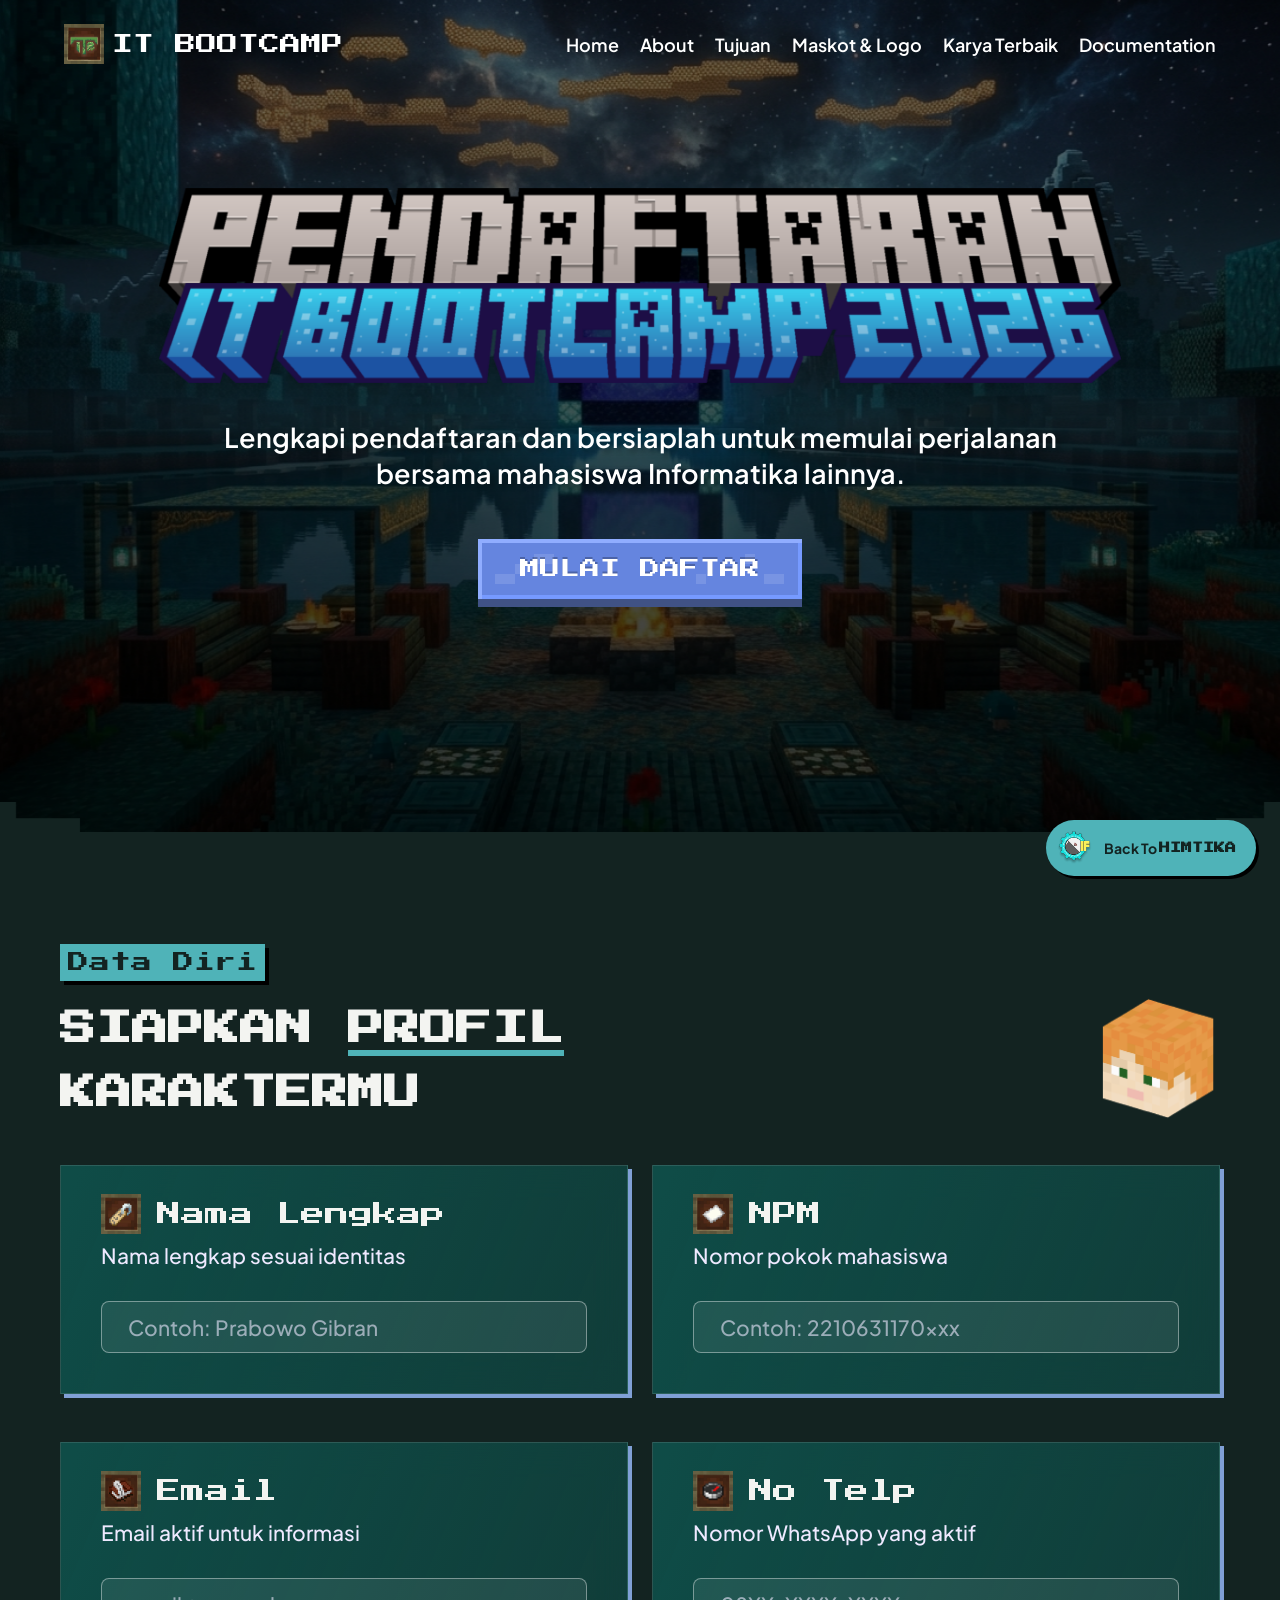
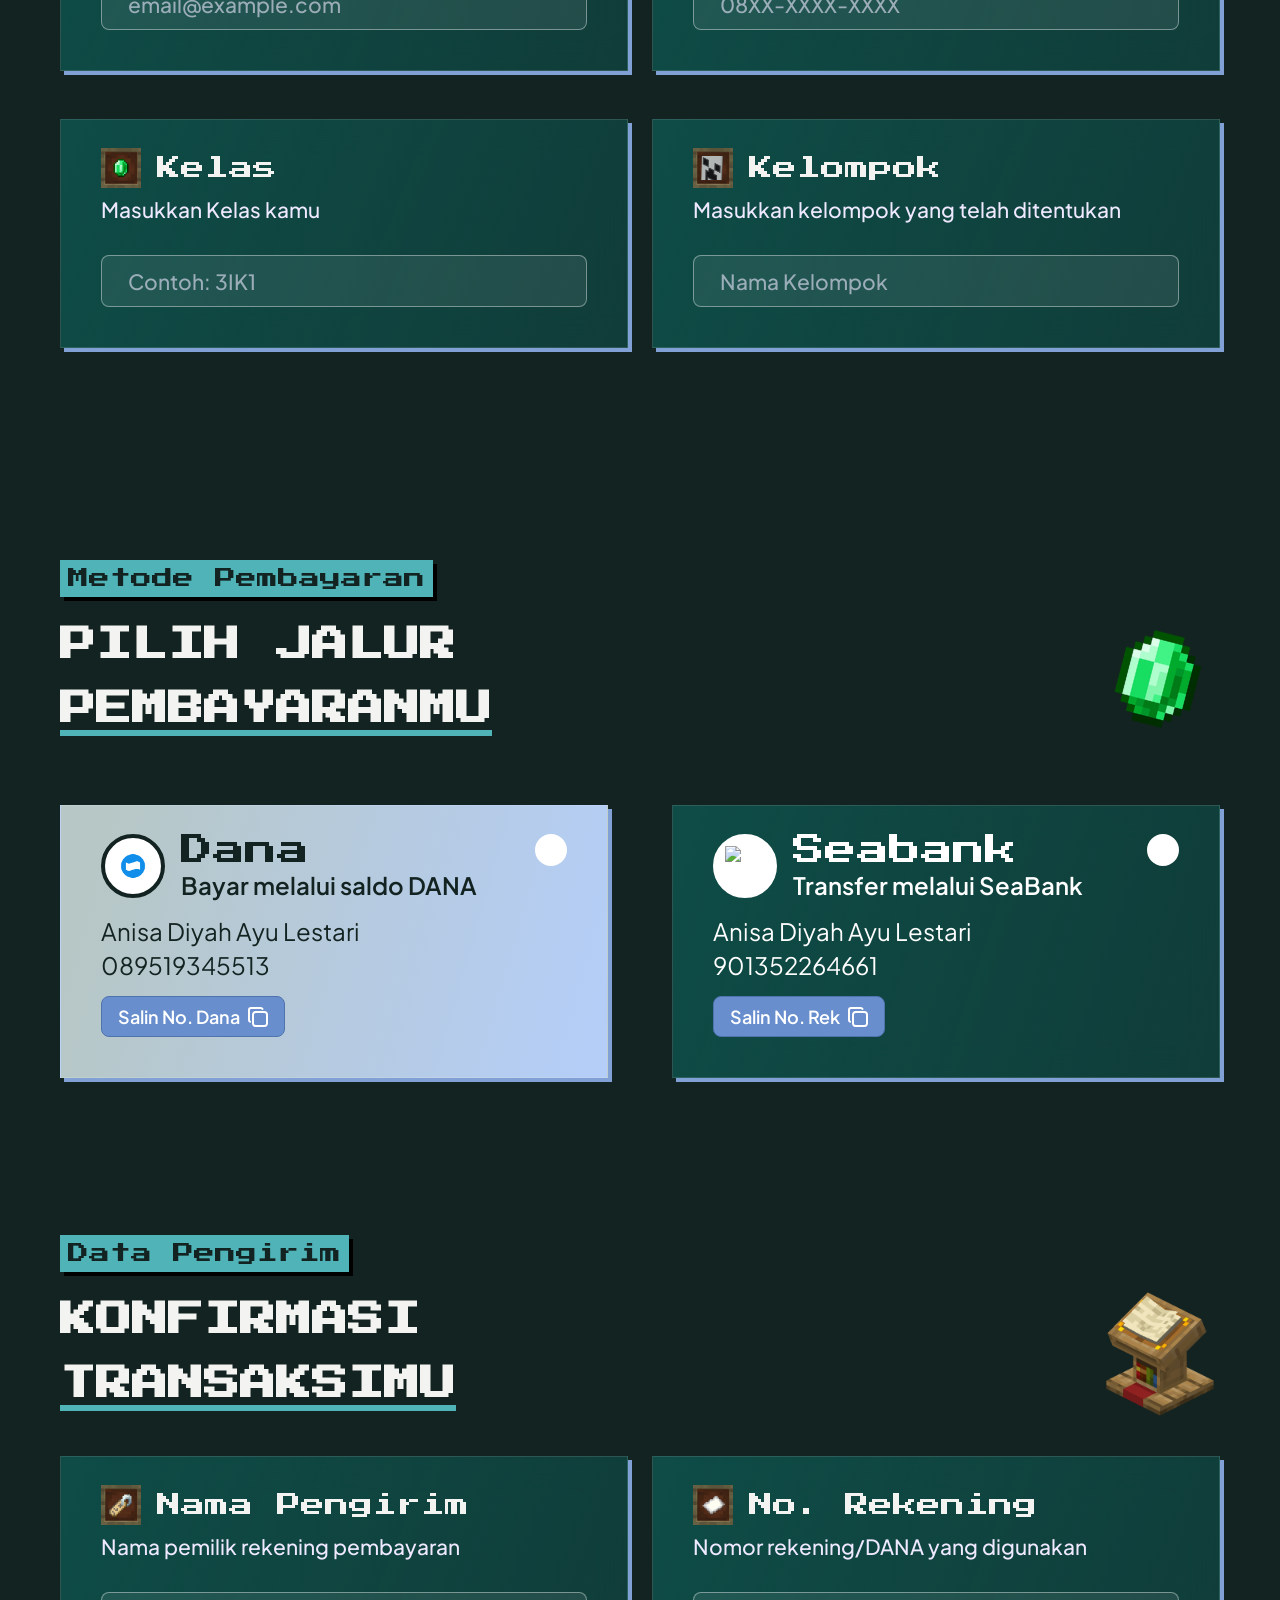
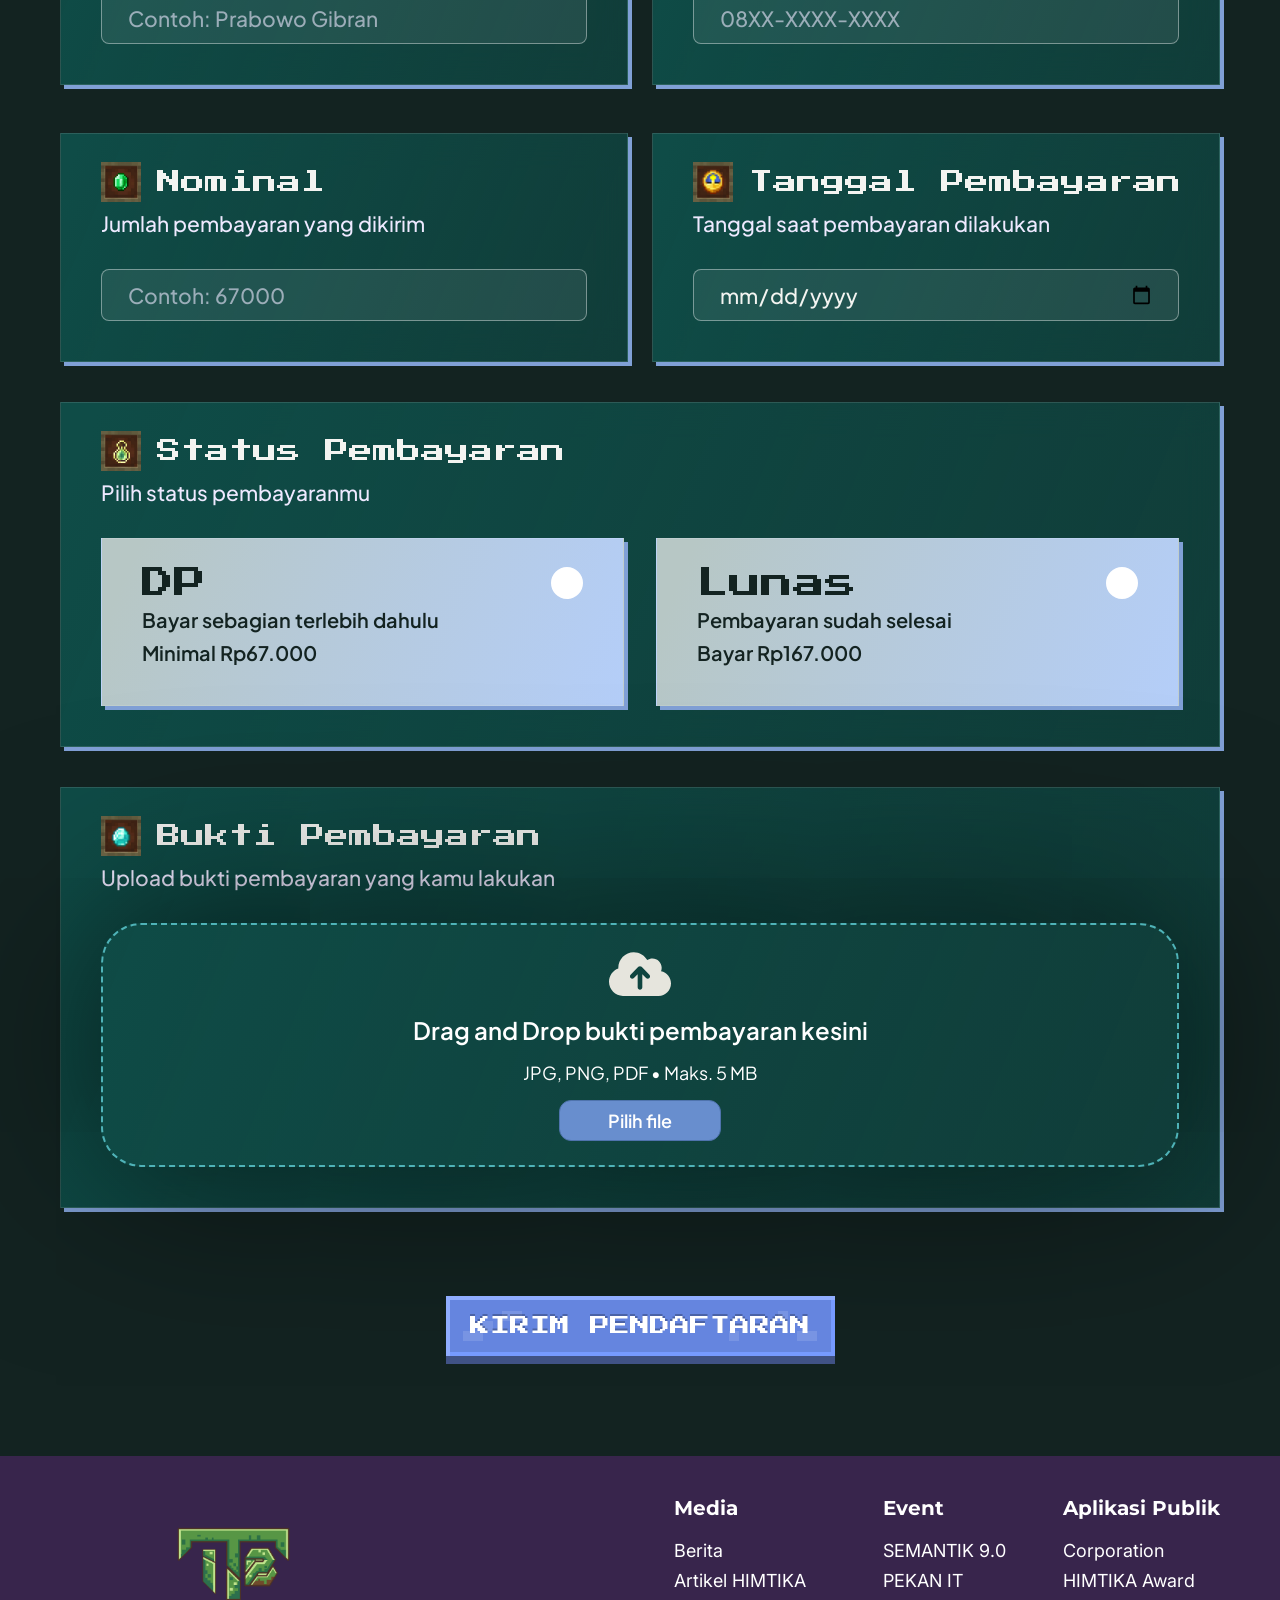
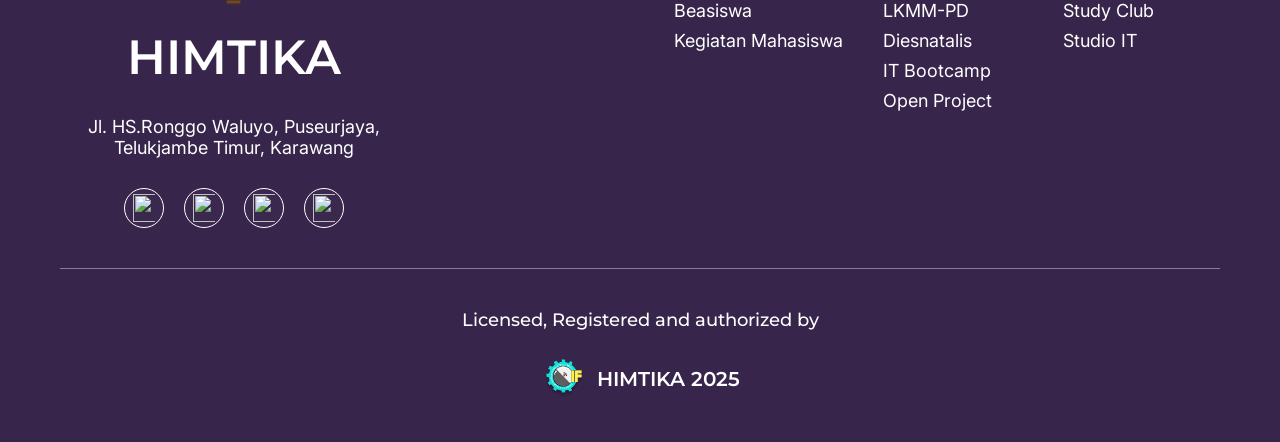
==== commit 246d5b6e: "update: perbaikan tampilan dan fitur baru" ====
--- a/daftar.html
+++ b/daftar.html
@@ -146,14 +146,11 @@
             <nav aria-label="Navigasi utama">
                 <ul class="navbar__links" id="navLinks">
                     <li><a href="#home">Home</a></li>
-                    <li><a href="index.html#about">About Us</a></li>
-                    <li><a href="index.html#documentation">Documentation</a></li>
-                    <li>
-                        <a href="index.html" class="back-btn">
-                            Kembali
-                            <img src="assets/img/icon/panahkanan.png" alt="Daftar Icon" class="icon-daftar">
-                        </a>
-                    </li>
+                    <li><a href="index.html#about">About</a></li>
+                    <li><a href="index.html#tujuan">Tujuan</a></li>
+                    <li><a href="index.html#maskot-logo">Maskot &amp; Logo</a></li>
+                    <li><a href="index.html#dokumentasi">Karya Terbaik</a></li>
+                    <li><a href="index.html#dokumentasi2">Documentation</a></li>
                 </ul>
             </nav>
         </header>
@@ -258,7 +255,7 @@
                             <div class="form-card__title-row">
                                 <div class="form-card__icon">
                                     <img class="form-card__icon-bg" src="assets/img/logo/frame_bg.jpg" alt="">
-                                    <div class="form-card__icon-slot"><img src="https://www.figma.com/api/mcp/asset/adf0578b-7dc6-4979-9a86-b6c1f8273001.png" alt=""></div>
+                                    <div class="form-card__icon-slot"><img src="assets/img/daftar/icon/kompas.png" alt=""></div>
                                 </div>
                                 <span class="form-card__title">No Telp</span>
                             </div>
@@ -275,7 +272,7 @@
                             <div class="form-card__title-row">
                                 <div class="form-card__icon">
                                     <img class="form-card__icon-bg" src="assets/img/logo/frame_bg.jpg" alt="">
-                                    <div class="form-card__icon-slot"><img src="https://www.figma.com/api/mcp/asset/23ee09c8-62ae-4f7d-a3d2-b0776c530257.png" alt=""></div>
+                                    <div class="form-card__icon-slot"><img src="assets/img/daftar/icon/eme.png" alt=""></div>
                                 </div>
                                 <span class="form-card__title">Kelas</span>
                             </div>
@@ -292,7 +289,7 @@
                             <div class="form-card__title-row">
                                 <div class="form-card__icon">
                                     <img class="form-card__icon-bg" src="assets/img/logo/frame_bg.jpg" alt="">
-                                    <div class="form-card__icon-slot"><img src="https://www.figma.com/api/mcp/asset/517da083-c844-44c4-8f89-f02fe7c0a9a0.png" alt=""></div>
+                                    <div class="form-card__icon-slot"><img src="assets/img/daftar/icon/banner.png" alt=""></div>
                                 </div>
                                 <span class="form-card__title">Kelompok</span>
                             </div>
@@ -315,7 +312,7 @@
                         <h2 class="section-header__title" id="payment-heading">PILIH JALUR <u>PEMBAYARANMU</u></h2>
                     </div>
                     <div class="section-header__mascot">
-                        <img src="https://www.figma.com/api/mcp/asset/23ee09c8-62ae-4f7d-a3d2-b0776c530257.png" alt="Ikon emerald">
+                        <img src="assets/img/daftar/icon/eme.png" alt="Ikon emerald">
                     </div>
                 </div>
 
@@ -326,7 +323,7 @@
                         <div class="payment-card__body">
                             <div class="payment-card__top">
                                 <div class="payment-card__logo">
-                                    <img src="https://www.figma.com/api/mcp/asset/60aaffa2-bd89-4405-b833-07150517db38.png" alt="Logo DANA">
+                                    <img src="assets/img/daftar/icon/dana.png" alt="Logo DANA">
                                 </div>
                                 <div class="payment-card__names">
                                     <span class="payment-card__brand">Dana</span>
@@ -341,10 +338,10 @@
                             </div>
                             <button class="copy-btn" type="button" data-copy="089519345513">
                                 <span>Salin No. Dana</span>
-                                <img src="https://www.figma.com/api/mcp/asset/481233af-1a5a-42fa-a70c-137a7f4fee65.svg" alt="">
+                                <img src="assets/img/daftar/icon/copy.svg" alt="">
                             </button>
                         </div>
-                        <img class="payment-card__radio" data-radio-icon src="https://www.figma.com/api/mcp/asset/1c496614-f05c-4ed1-99ee-d5edec605a59.svg" alt="Belum dipilih">
+                        <img class="payment-card__radio" data-radio-icon src="assets/img/daftar/icon/pilihan.svg" alt="Belum dipilih">
                     </label>
 
                     <!-- Seabank -->
@@ -353,7 +350,7 @@
                         <div class="payment-card__body">
                             <div class="payment-card__top">
                                 <div class="payment-card__logo">
-                                    <img src="https://www.figma.com/api/mcp/asset/03643c18-d096-496a-82e6-cad43b3039c9.png" alt="Logo SeaBank">
+                                    <img src="assets/img/daftar/icon/seabank.png" alt="Logo SeaBank">
                                 </div>
                                 <div class="payment-card__names">
                                     <span class="payment-card__brand">Seabank</span>
@@ -368,10 +365,10 @@
                             </div>
                             <button class="copy-btn" type="button" data-copy="901352264661">
                                 <span>Salin No. Rek</span>
-                                <img src="https://www.figma.com/api/mcp/asset/481233af-1a5a-42fa-a70c-137a7f4fee65.svg" alt="">
+                                <img src="assets/img/daftar/icon/copy.svg" alt="">
                             </button>
                         </div>
-                        <img class="payment-card__radio" data-radio-icon src="https://www.figma.com/api/mcp/asset/1c496614-f05c-4ed1-99ee-d5edec605a59.svg" alt="Belum dipilih">
+                        <img class="payment-card__radio" data-radio-icon src="assets/img/daftar/icon/pilihan.svg" alt="Belum dipilih">
                     </label>
                 </div>
             </div>
@@ -386,7 +383,7 @@
                         <h2 class="section-header__title" id="confirm-heading">KONFIRMASI <u>TRANSAKSIMU</u></h2>
                     </div>
                     <div class="section-header__mascot">
-                        <img src="https://www.figma.com/api/mcp/asset/b4b75751-e317-4f98-a0a9-6c082bc56b37.png" alt="Mimbar dengan buku">
+                        <img src="assets/img/daftar/icon/konfirmasi.png" alt="Mimbar dengan buku">
                     </div>
                 </div>
 
@@ -396,8 +393,8 @@
                         <div class="form-card__header">
                             <div class="form-card__title-row">
                                 <div class="form-card__icon">
-                                    <img class="form-card__icon-bg" src="https://www.figma.com/api/mcp/asset/e530fde5-5969-4105-8282-8b5440cfdde4.png" alt="">
-                                    <div class="form-card__icon-slot"><img src="https://www.figma.com/api/mcp/asset/41815a69-b872-4294-88ab-a26e2290d2ea.png" alt=""></div>
+                                    <img class="form-card__icon-bg" src="assets/img/logo/frame_bg.jpg" alt="">
+                                    <div class="form-card__icon-slot"><img src="assets/img/daftar/icon/tag.png" alt=""></div>
                                 </div>
                                 <span class="form-card__title">Nama Pengirim</span>
                             </div>
@@ -413,8 +410,8 @@
                         <div class="form-card__header">
                             <div class="form-card__title-row">
                                 <div class="form-card__icon">
-                                    <img class="form-card__icon-bg" src="https://www.figma.com/api/mcp/asset/e530fde5-5969-4105-8282-8b5440cfdde4.png" alt="">
-                                    <div class="form-card__icon-slot"><img src="https://www.figma.com/api/mcp/asset/380e731a-89a4-48b7-a4b7-fbac90594818.png" alt=""></div>
+                                    <img class="form-card__icon-bg" src="assets/img/logo/frame_bg.jpg" alt="">
+                                    <div class="form-card__icon-slot"><img src="assets/img/daftar/icon/paper.png" alt=""></div>
                                 </div>
                                 <span class="form-card__title">No. Rekening</span>
                             </div>
@@ -430,8 +427,8 @@
                         <div class="form-card__header">
                             <div class="form-card__title-row">
                                 <div class="form-card__icon">
-                                    <img class="form-card__icon-bg" src="https://www.figma.com/api/mcp/asset/e530fde5-5969-4105-8282-8b5440cfdde4.png" alt="">
-                                    <div class="form-card__icon-slot"><img src="https://www.figma.com/api/mcp/asset/23ee09c8-62ae-4f7d-a3d2-b0776c530257.png" alt=""></div>
+                                    <img class="form-card__icon-bg" src="assets/img/logo/frame_bg.jpg" alt="">
+                                    <div class="form-card__icon-slot"><img src="assets/img/daftar/icon/eme.png" alt=""></div>
                                 </div>
                                 <span class="form-card__title">Nominal</span>
                             </div>
@@ -447,8 +444,8 @@
                         <div class="form-card__header">
                             <div class="form-card__title-row">
                                 <div class="form-card__icon">
-                                    <img class="form-card__icon-bg" src="https://www.figma.com/api/mcp/asset/e530fde5-5969-4105-8282-8b5440cfdde4.png" alt="">
-                                    <div class="form-card__icon-slot"><img src="https://www.figma.com/api/mcp/asset/5802c40f-707b-458f-a96d-33082fe31d82.png" alt=""></div>
+                                    <img class="form-card__icon-bg" src="assets/img/logo/frame_bg.jpg" alt="">
+                                    <div class="form-card__icon-slot"><img src="assets/img/daftar/icon/clock.png" alt=""></div>
                                 </div>
                                 <span class="form-card__title">Tanggal Pembayaran</span>
                             </div>
@@ -465,8 +462,8 @@
                     <div class="form-card__header">
                         <div class="form-card__title-row">
                             <div class="form-card__icon">
-                                <img class="form-card__icon-bg" src="https://www.figma.com/api/mcp/asset/e530fde5-5969-4105-8282-8b5440cfdde4.png" alt="">
-                                <div class="form-card__icon-slot"><img src="https://www.figma.com/api/mcp/asset/87c54bc2-d8a0-4199-b3fd-f461da5fc357.png" alt=""></div>
+                                <img class="form-card__icon-bg" src="assets/img/logo/frame_bg.jpg" alt="">
+                                <div class="form-card__icon-slot"><img src="assets/img/daftar/icon/xp.svg" alt=""></div>
                             </div>
                             <span class="form-card__title">Status Pembayaran</span>
                         </div>
@@ -481,7 +478,7 @@
                                 <span class="status-option__desc">Bayar sebagian terlebih dahulu</span>
                                 <span class="status-option__desc">Minimal Rp67.000</span>
                             </div>
-                            <img class="status-option__radio" data-radio-icon src="https://www.figma.com/api/mcp/asset/1c496614-f05c-4ed1-99ee-d5edec605a59.svg" alt="Belum dipilih">
+                            <img class="status-option__radio" data-radio-icon src="assets/img/daftar/icon/pilihan.svg" alt="Belum dipilih">
                         </label>
                         <label class="status-option" data-status-option>
                             <input type="radio" name="status_pembayaran" value="lunas" required />
@@ -490,7 +487,7 @@
                                 <span class="status-option__desc">Pembayaran sudah selesai</span>
                                 <span class="status-option__desc">Bayar Rp167.000</span>
                             </div>
-                            <img class="status-option__radio" data-radio-icon src="https://www.figma.com/api/mcp/asset/1c496614-f05c-4ed1-99ee-d5edec605a59.svg" alt="Belum dipilih">
+                            <img class="status-option__radio" data-radio-icon src="assets/img/daftar/icon/pilihan.svg" alt="Belum dipilih">
                         </label>
                     </div>
                 </div>
@@ -500,8 +497,8 @@
                     <div class="form-card__header">
                         <div class="form-card__title-row">
                             <div class="form-card__icon">
-                                <img class="form-card__icon-bg" src="https://www.figma.com/api/mcp/asset/e530fde5-5969-4105-8282-8b5440cfdde4.png" alt="">
-                                <div class="form-card__icon-slot"><img src="https://www.figma.com/api/mcp/asset/4556ede0-ab6e-4cc5-b1f5-5f955ca4b69d.png" alt=""></div>
+                                <img class="form-card__icon-bg" src="assets/img/logo/frame_bg.jpg" alt="">
+                                <div class="form-card__icon-slot"><img src="assets/img/icon/diamond.png" alt=""></div>
                             </div>
                             <span class="form-card__title">Bukti Pembayaran</span>
                         </div>
@@ -512,7 +509,7 @@
                         <input type="file" name="payment_proof" id="payment_proof" accept=".jpg,.jpeg,.png,.pdf" style="display:none;" required />
 
                         <div class="upload-zone__inner" id="upload-label">
-                            <img class="upload-zone__icon" src="https://www.figma.com/api/mcp/asset/9f90ac00-6c46-4224-a36a-6463fc05a2b1.svg" alt="Ikon unggah">
+                            <img class="upload-zone__icon" src="assets/img/daftar/icon/upload.svg" alt="Ikon unggah">
                             <p class="upload-zone__title">Drag and Drop bukti pembayaran kesini</p>
                             <p class="upload-zone__hint">JPG, PNG, PDF &bull; Maks. 5 MB</p>
                             <button class="upload-zone__btn" type="button" id="fileBtn">Pilih file</button>
@@ -550,16 +547,16 @@
             <div class="footer-brand">
                 <div class="footer-brand__logo-row">
                     <div class="footer-brand__logo">
-                        <img src="assets/img/logo/himtika.png" alt="Logo HIMTIKA">
+                        <img src="assets/img/logo/logo_itb.png" alt="Logo HIMTIKA">
                     </div>
                     <span class="footer-brand__name">HIMTIKA</span>
                 </div>
                 <p class="footer-brand__address">Jl. HS.Ronggo Waluyo, Puseurjaya, Telukjambe Timur, Karawang</p>
                 <div class="footer-brand__socials">
-                    <a href="https://www.instagram.com/himtika_unsika/" target="_blank" aria-label="Instagram"><i class="fab fa-instagram"></i></a>
-                    <a href="https://www.tiktok.com/@himtika_unsika" target="_blank" aria-label="TikTok"><i class="fab fa-tiktok"></i></a>
-                    <a href="https://www.linkedin.com/company/himtika/" target="_blank" aria-label="LinkedIn"><i class="fab fa-linkedin"></i></a>
-                    <a href="https://www.youtube.com/@himtikaofficial4428" target="_blank" aria-label="YouTube"><i class="fab fa-youtube"></i></a>
+                    <a href="https://www.instagram.com/himtika_unsika/" target="_blank" aria-label="Instagram"><img src="https://www.figma.com/api/mcp/asset/864e4f96-250d-4dd6-bd1b-31b3e596e7c2.svg" alt=""></a>
+                    <a href="https://www.tiktok.com/@himtika_unsika" target="_blank" aria-label="TikTok"><img src="https://www.figma.com/api/mcp/asset/ca5d6cb9-e2ea-46cf-bcdc-f660277c2d7f.svg" alt=""></a>
+                    <a href="https://www.linkedin.com/company/himtika/" target="_blank" aria-label="LinkedIn"><img src="https://www.figma.com/api/mcp/asset/af2780f7-592a-44e1-9943-0f598ffb4794.svg" alt=""></a>
+                    <a href="https://www.youtube.com/@himtikaofficial4428" target="_blank" aria-label="YouTube"><img src="https://www.figma.com/api/mcp/asset/09ad4ee9-8816-4297-9667-e1ff6724fab2.svg" alt=""></a>
                 </div>
             </div>
 
--- a/assets/css/daftar.css
+++ b/assets/css/daftar.css
@@ -25,7 +25,7 @@
   --color-card-light-2: rgb(180, 206, 250);
   --color-copy-btn: #688ece;
   --color-copy-btn-border: #4f73ad;
-  --color-footer-bg: #38254c;
+  --color-footer-bg: #38254C;
   --color-success: #4fb37a;
 
   /* typography */
@@ -378,12 +378,10 @@
 }
 .hero__bg {
   position: absolute;
-  left: -8px;
   top: -239px;
-  width: calc(100% + 15px);
+  width: 100%;
   max-width: none;
   height: 1105.75px;
-  object-fit: cover;
   z-index: 0;
 }
 .hero__content {
@@ -513,8 +511,15 @@
   white-space: nowrap;
 }
 .copy-btn img { width: 20px; height: 20px; }
-.payment-card__radio { width: 32px; height: 32px; flex-shrink: 0; }
-
+.payment-card__radio {
+  width: 32px;
+  height: 32px;
+  flex-shrink: 0;
+  filter: brightness(0) invert(1);
+  transition: filter 0.2s ease;
+}
+.payment-card input[type="radio"]:checked ~ .payment-card__radio { filter: none; }
+  
 /* ==========================================================================
    CONFIRM / DATA PENGIRIM SECTION
    ========================================================================== */
@@ -543,7 +548,14 @@
 .status-option__text { display: flex; flex-direction: column; gap: var(--space-8); align-items: flex-start; }
 .status-option__title { font-family: var(--font-pixel); font-size: var(--fs-payment-title); white-space: nowrap; }
 .status-option__desc { font-family: var(--font-body); font-weight: 600; font-size: 20px; white-space: nowrap; }
-.status-option__radio { width: 32px; height: 32px; flex-shrink: 0; }
+.status-option__radio {
+  width: 32px;
+  height: 32px;
+  flex-shrink: 0;
+  filter: brightness(0) invert(1);
+  transition: filter 0.2s ease;
+}
+.status-option input[type="radio"]:checked ~ .status-option__radio { filter: none; }
 
 .upload-zone {
   display: flex;
@@ -625,11 +637,12 @@
   width: 100%;
   max-width: var(--container-width);
   flex-wrap: wrap;
+  padding-bottom: 40px;
 }
 .footer-brand { display: flex; flex-direction: column; align-items: center; gap: 30px; width: 347px; max-width: 100%; }
 .footer-brand__logo-row { display: flex; flex-direction: column; align-items: center; justify-content: center; gap: var(--space-8); }
-.footer-brand__logo { width: 123px; height: 124px; border-radius: 50%; overflow: hidden; }
-.footer-brand__logo img { width: 100%; height: 100%; object-fit: cover; }
+.footer-brand__logo { position: relative; width: 123px; height: 124px; overflow: hidden; }
+.footer-brand__logo img { position: absolute; left: -58.58%; top: -56.56%; width: 213.16%; max-width: none; height: auto; }
 .footer-brand__name { font-family: var(--font-footer-heading); font-weight: 600; font-size: var(--fs-footer-logo); color: var(--color-white); white-space: nowrap; }
 .footer-brand__address { font-family: var(--font-footer-body); font-weight: 400; font-size: var(--fs-footer-body); color: var(--color-white); text-align: center; }
 .footer-brand__socials { display: flex; gap: 20px; align-items: center; flex-wrap: wrap; justify-content: center; }
@@ -643,13 +656,12 @@
   border: 1px solid var(--color-white);
   border-radius: var(--radius-round);
   background-color: rgba(255, 255, 255, 0.01);
-  backdrop-filter: blur(20px);
   color: var(--color-white);
   transition: background-color 0.2s ease;
 }
 .footer-brand__socials a:hover { background-color: rgba(255, 255, 255, 0.15); }
 .footer-brand__socials img,
-.footer-brand__socials i { width: 18px; height: 18px; font-size: 18px; }
+.footer-brand__socials i { width: 28px; height: 28px; font-size: 20px; }
 
 .footer-links { display: flex; gap: var(--space-40); color: var(--color-white); flex-wrap: wrap; }
 .footer-links__col { display: flex; flex-direction: column; gap: var(--space-16); align-items: flex-start; min-width: 140px; }
@@ -659,8 +671,8 @@
 .footer-links__list a { transition: color 0.2s ease; }
 .footer-links__list a:hover { color: var(--color-badge); }
 
-.footer-divider { width: 100%; max-width: var(--container-width); border: none; border-top: 1px solid rgba(255, 255, 255, 0.3); margin: 40px 0 0; }
-.footer-license { display: flex; flex-direction: column; align-items: center; gap: var(--space-24); padding-top: 24px; text-align: center; }
+.footer-divider { width: 100%; max-width: var(--container-width); border: none; border-top: 1px solid rgba(255, 255, 255, 0.4); margin: 0 0 40px; }
+.footer-license { display: flex; flex-direction: column; align-items: center; gap: var(--space-24); text-align: center; }
 .footer-license__text { font-family: var(--font-footer-heading); font-weight: 500; font-size: var(--fs-footer-body); color: var(--color-white); }
 .footer-license__brand { display: flex; align-items: center; justify-content: center; gap: 10px; }
 .footer-license__brand img { width: 47px; height: 47px; }
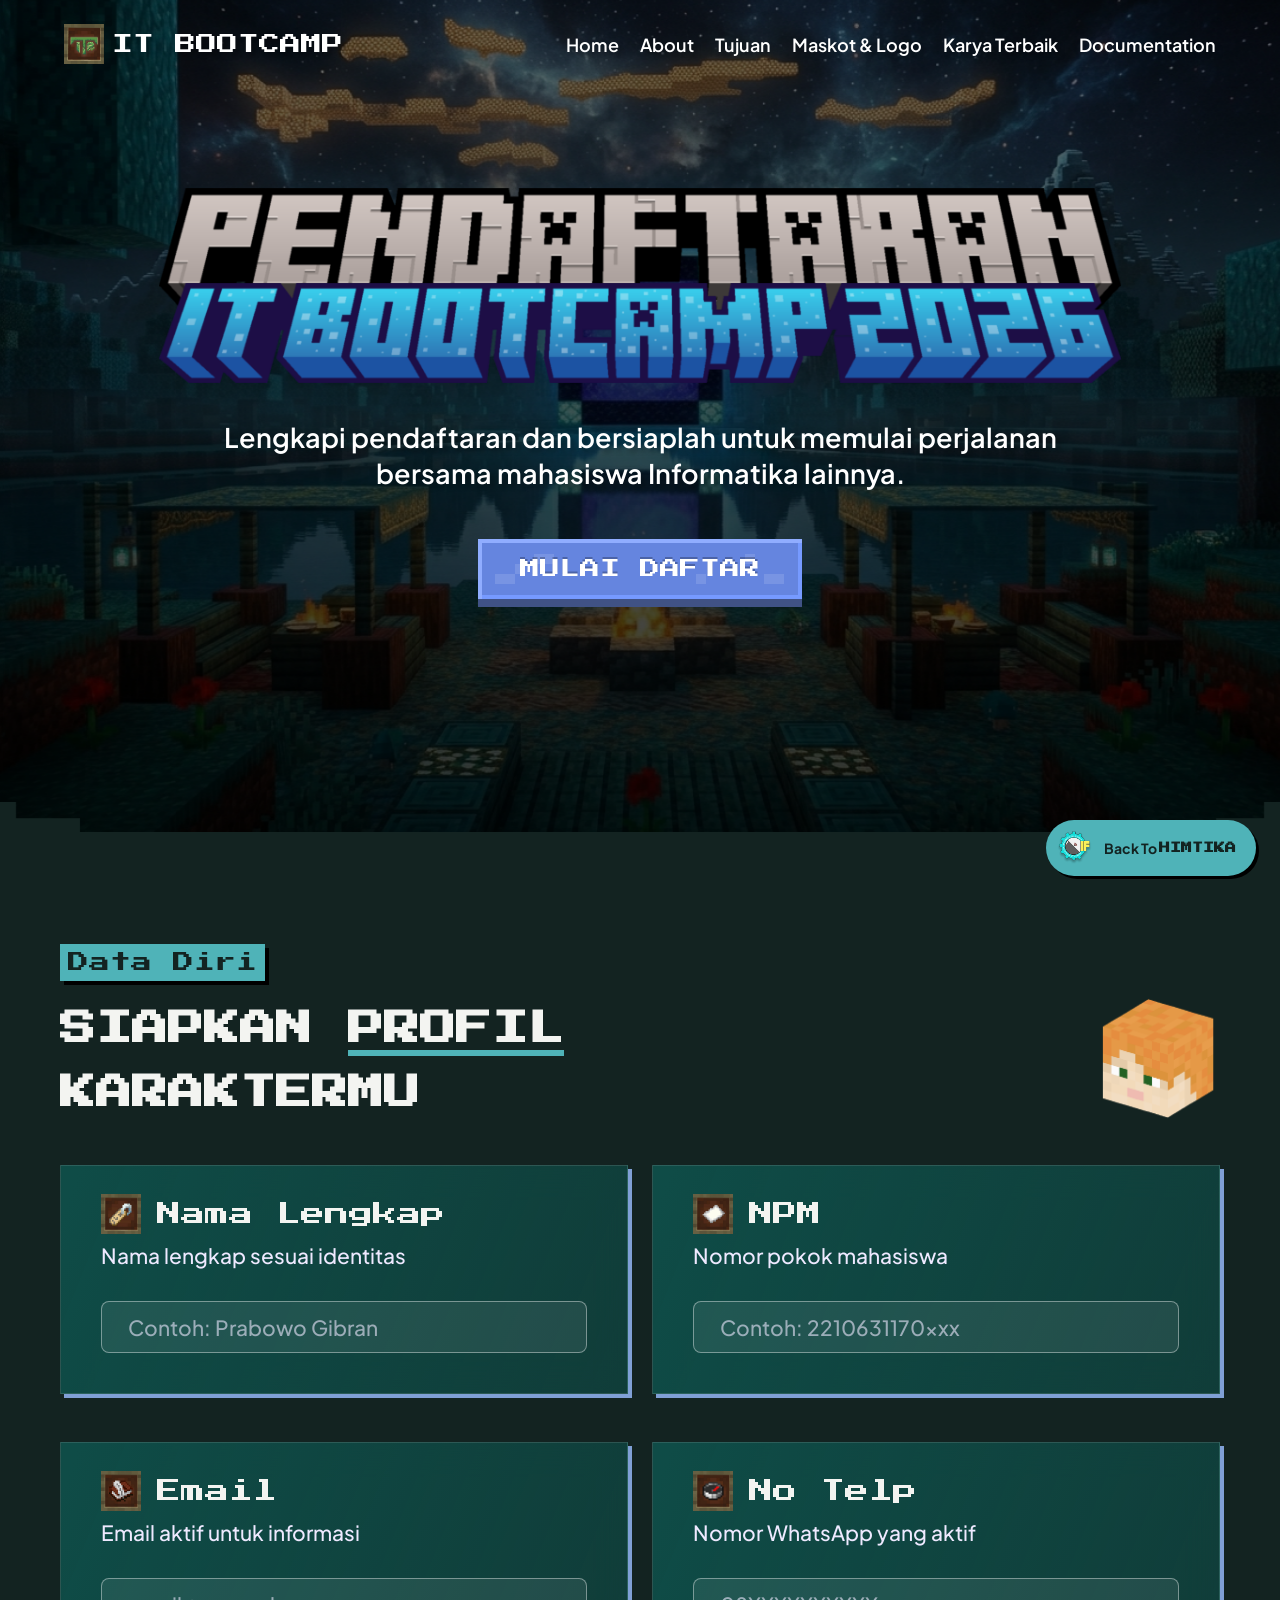
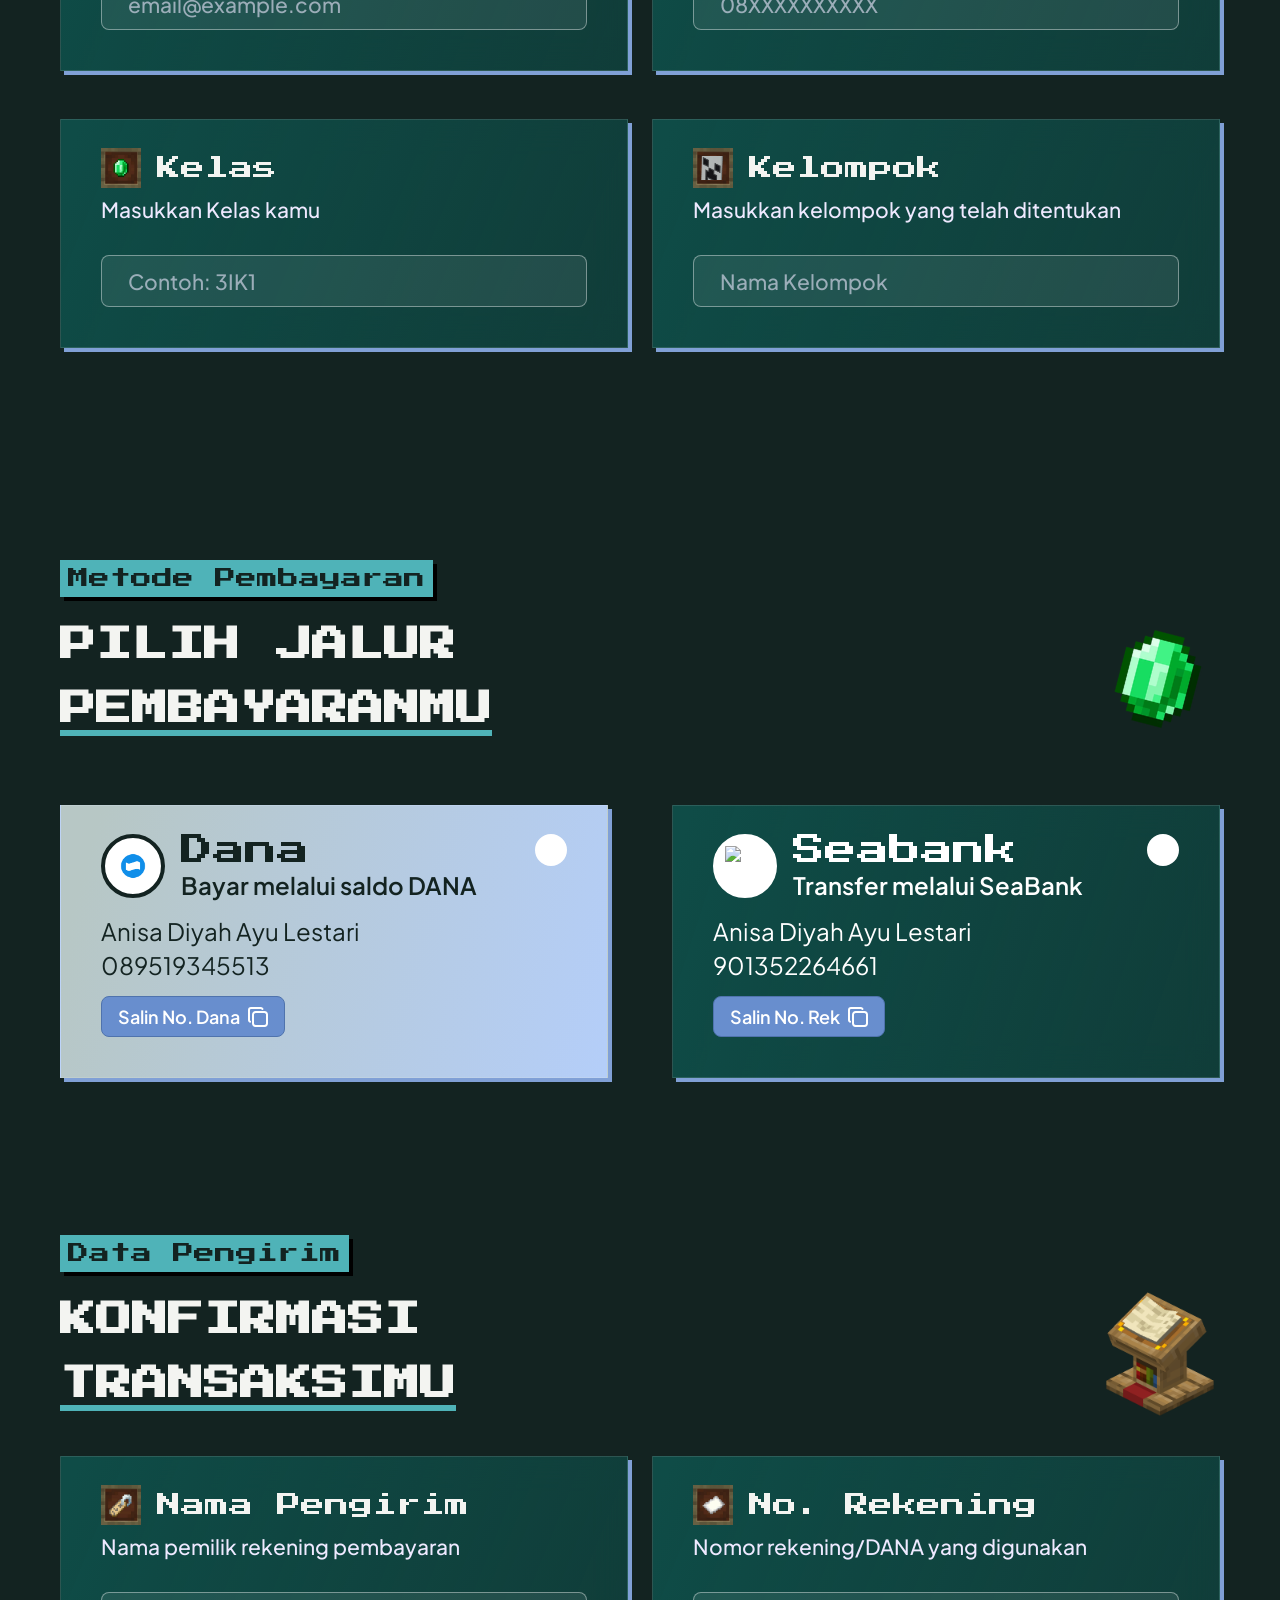
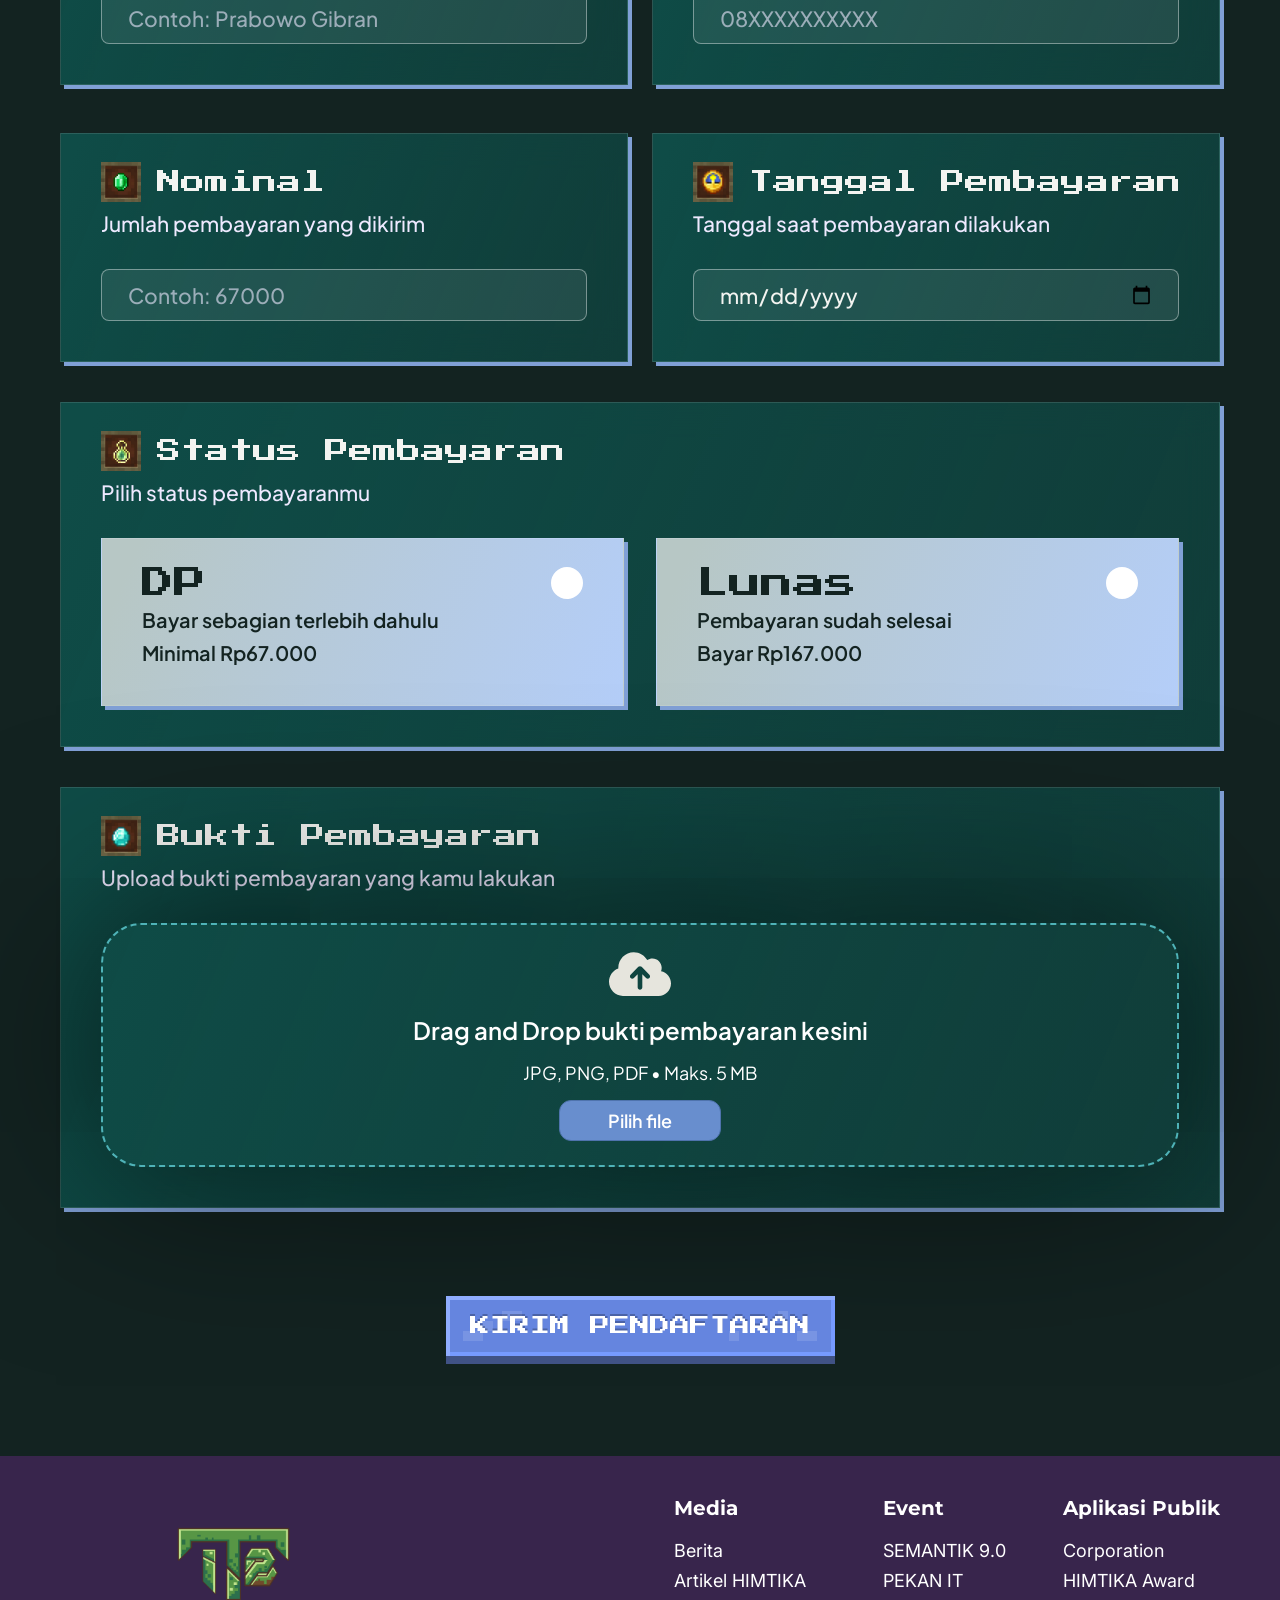
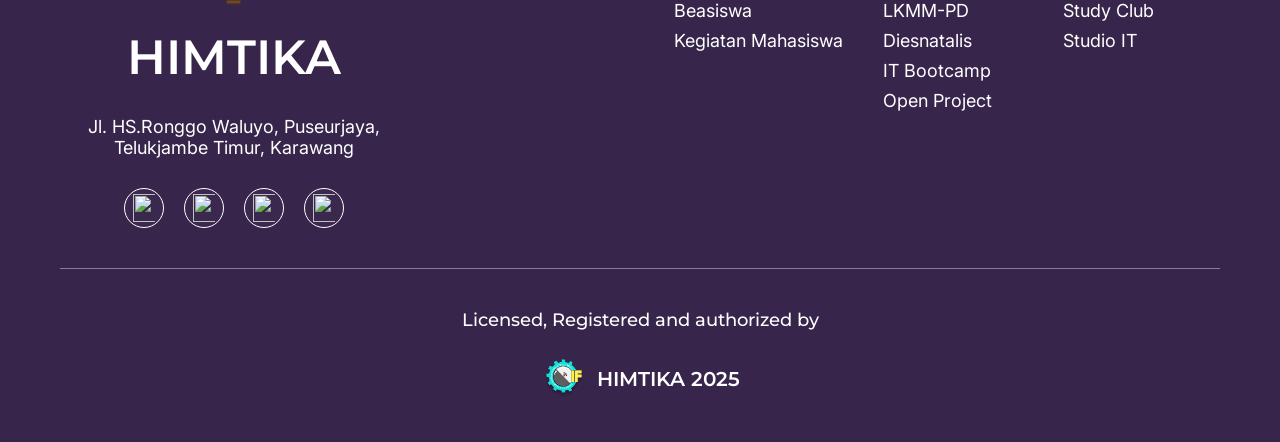
==== commit 9a05bd7f: "feat: integrate registration form with google apps script and add input validation" ====
--- a/daftar.html
+++ b/daftar.html
@@ -182,7 +182,7 @@
     <!-- End Hero + Navbar -->
 
     <main>
-    <form id="form-pendaftaran-lomba" name="form-pendaftaran-lomba">
+    <form id="formPendaftaran" name="form-pendaftaran-lomba">
 
         <!-- ================= DATA DIRI ================= -->
         <section class="data-diri" id="data-diri" aria-labelledby="data-diri-heading">
@@ -211,7 +211,7 @@
                             <p class="form-card__desc">Nama lengkap sesuai identitas</p>
                         </div>
                         <label class="form-card__input">
-                            <input type="text" name="nama_lengkap" id="Nama" placeholder="Contoh: Prabowo Gibran" required />
+                            <input type="text" name="nama" id="nama" placeholder="Contoh: Prabowo Gibran" required />
                         </label>
                     </div>
 
@@ -228,7 +228,7 @@
                             <p class="form-card__desc">Nomor pokok mahasiswa</p>
                         </div>
                         <label class="form-card__input">
-                            <input type="text" name="npm" id="NPM" placeholder="Contoh: 2210631170xxx" required />
+                            <input type="text" name="npm" id="npm" placeholder="Contoh: 2210631170xxx" required />
                         </label>
                     </div>
 
@@ -245,7 +245,7 @@
                             <p class="form-card__desc">Email aktif untuk informasi</p>
                         </div>
                         <label class="form-card__input">
-                            <input type="email" name="email" id="Email" placeholder="email@example.com" required />
+                            <input type="email" name="email" id="email" placeholder="email@example.com" required />
                         </label>
                     </div>
 
@@ -262,7 +262,7 @@
                             <p class="form-card__desc">Nomor WhatsApp yang aktif</p>
                         </div>
                         <label class="form-card__input">
-                            <input type="text" name="no_telepon" id="NoTelepon" placeholder="08XX-XXXX-XXXX" required />
+                            <input type="text" name="no_telp" id="no_telp" placeholder="08XXXXXXXXXX" inputmode="numeric" required />
                         </label>
                     </div>
 
@@ -279,7 +279,7 @@
                             <p class="form-card__desc">Masukkan Kelas kamu</p>
                         </div>
                         <label class="form-card__input">
-                            <input type="text" name="kelas" id="Kelas" placeholder="Contoh: 3IK1" required />
+                            <input type="text" name="kelas" id="kelas" placeholder="Contoh: 3IK1" required />
                         </label>
                     </div>
 
@@ -296,7 +296,7 @@
                             <p class="form-card__desc">Masukkan kelompok yang telah ditentukan</p>
                         </div>
                         <label class="form-card__input">
-                            <input type="text" name="nama_kelompok" id="NamaKelompok" placeholder="Nama Kelompok" required />
+                            <input type="text" name="kelompok" id="kelompok" placeholder="Nama Kelompok" required />
                         </label>
                     </div>
                 </div>
@@ -316,10 +316,11 @@
                     </div>
                 </div>
 
+                <input type="hidden" id="metode_pembayaran" value="" />
                 <div class="payment-cards" id="payment-cards">
                     <!-- Dana -->
                     <label class="payment-card payment-card--light" data-payment-card>
-                        <input type="radio" name="payment_method" value="dana" required />
+                        <input type="radio" name="metode_pembayaran" value="Dana" required />
                         <div class="payment-card__body">
                             <div class="payment-card__top">
                                 <div class="payment-card__logo">
@@ -346,7 +347,7 @@
 
                     <!-- Seabank -->
                     <label class="payment-card payment-card--dark" data-payment-card>
-                        <input type="radio" name="payment_method" value="seabank" required />
+                        <input type="radio" name="metode_pembayaran" value="Seabank" required />
                         <div class="payment-card__body">
                             <div class="payment-card__top">
                                 <div class="payment-card__logo">
@@ -401,7 +402,7 @@
                             <p class="form-card__desc">Nama pemilik rekening pembayaran</p>
                         </div>
                         <label class="form-card__input">
-                            <input type="text" name="nama_pengirim" id="NamaPengirim" placeholder="Contoh: Prabowo Gibran" required />
+                            <input type="text" name="nama_pengirim" id="nama_pengirim" placeholder="Contoh: Prabowo Gibran" required />
                         </label>
                     </div>
 
@@ -418,7 +419,7 @@
                             <p class="form-card__desc">Nomor rekening/DANA yang digunakan</p>
                         </div>
                         <label class="form-card__input">
-                            <input type="text" name="no_rekening" id="NoRekening" placeholder="08XX-XXXX-XXXX" required />
+                            <input type="text" name="no_rek" id="no_rek" placeholder="08XXXXXXXXXX" inputmode="numeric" required />
                         </label>
                     </div>
 
@@ -435,7 +436,7 @@
                             <p class="form-card__desc">Jumlah pembayaran yang dikirim</p>
                         </div>
                         <label class="form-card__input">
-                            <input type="text" name="nominal" id="Nominal" placeholder="Contoh: 67000" required />
+                            <input type="text" name="nominal" id="nominal" placeholder="Contoh: 67000" inputmode="numeric" required />
                         </label>
                     </div>
 
@@ -452,7 +453,7 @@
                             <p class="form-card__desc">Tanggal saat pembayaran dilakukan</p>
                         </div>
                         <label class="form-card__input">
-                            <input type="date" name="tanggal_pembayaran" id="TanggalPembayaran" required />
+                            <input type="date" name="tgl_pembayaran" id="tgl_pembayaran" required />
                         </label>
                     </div>
                 </div>
@@ -470,9 +471,10 @@
                         <p class="form-card__desc">Pilih status pembayaranmu</p>
                     </div>
 
+                    <input type="hidden" id="status_pembayaran" value="" />
                     <div class="status-options" id="status-options">
                         <label class="status-option" data-status-option>
-                            <input type="radio" name="status_pembayaran" value="dp" required />
+                            <input type="radio" name="status_pembayaran" value="DP" required />
                             <div class="status-option__text">
                                 <span class="status-option__title">DP</span>
                                 <span class="status-option__desc">Bayar sebagian terlebih dahulu</span>
@@ -481,7 +483,7 @@
                             <img class="status-option__radio" data-radio-icon src="assets/img/daftar/icon/pilihan.svg" alt="Belum dipilih">
                         </label>
                         <label class="status-option" data-status-option>
-                            <input type="radio" name="status_pembayaran" value="lunas" required />
+                            <input type="radio" name="status_pembayaran" value="Lunas" required />
                             <div class="status-option__text">
                                 <span class="status-option__title">Lunas</span>
                                 <span class="status-option__desc">Pembayaran sudah selesai</span>
@@ -506,7 +508,7 @@
                     </div>
 
                     <div class="upload-zone" id="dropzone">
-                        <input type="file" name="payment_proof" id="payment_proof" accept=".jpg,.jpeg,.png,.pdf" style="display:none;" required />
+                        <input type="file" name="bukti_pembayaran" id="bukti_pembayaran" accept=".jpg,.jpeg,.png,.pdf" style="display:none;" required />
 
                         <div class="upload-zone__inner" id="upload-label">
                             <img class="upload-zone__icon" src="assets/img/daftar/icon/upload.svg" alt="Ikon unggah">
@@ -525,7 +527,7 @@
                 </div>
 
                 <div class="confirm__submit">
-                    <button class="submit retro-btn" type="submit" style="width:389px;">
+                    <button class="submit retro-btn" type="submit" id="btnSubmit" style="width:389px;">
                         <span class="retro-btn__label">KIRIM PENDAFTARAN</span>
                         <span class="retro-btn__dot" style="width:20px;height:10px;left:56px;top:15px;"></span>
                         <span class="retro-btn__dot" style="width:10px;height:10px;left:37px;top:25px;"></span>
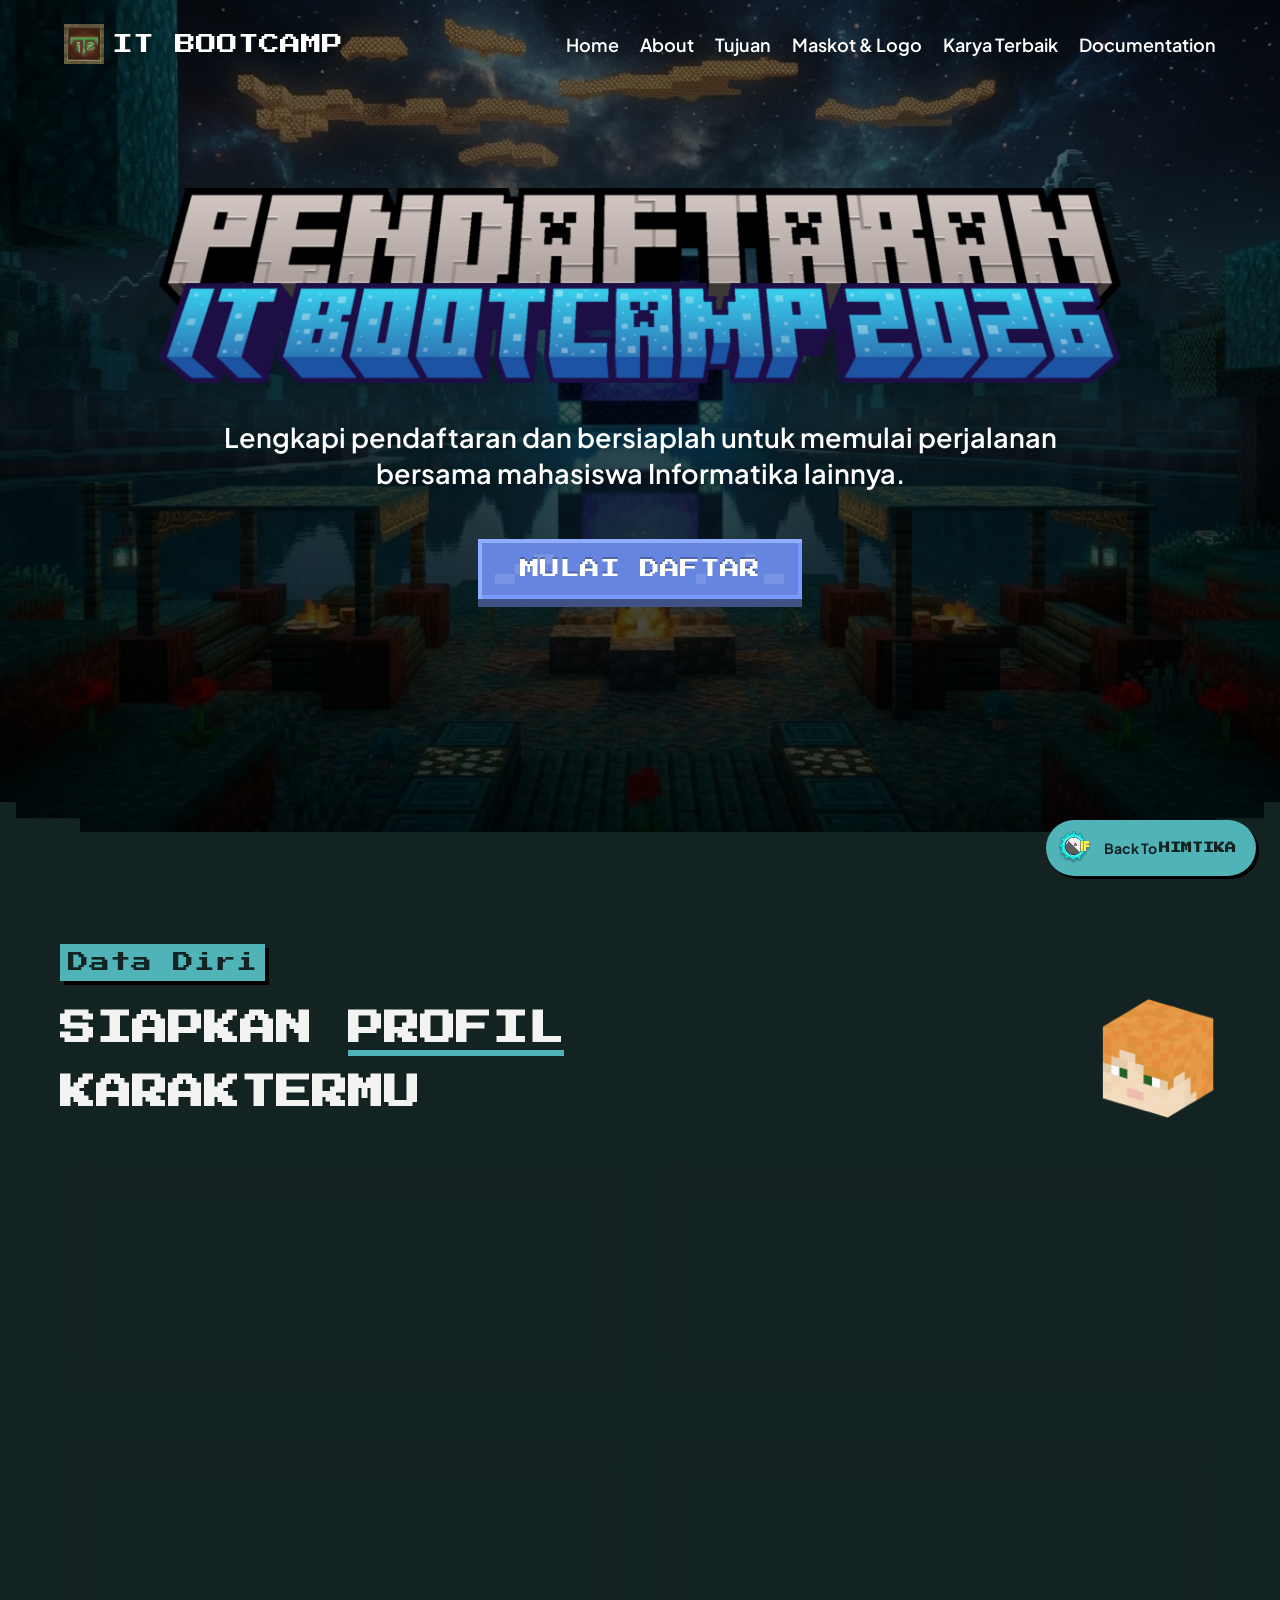
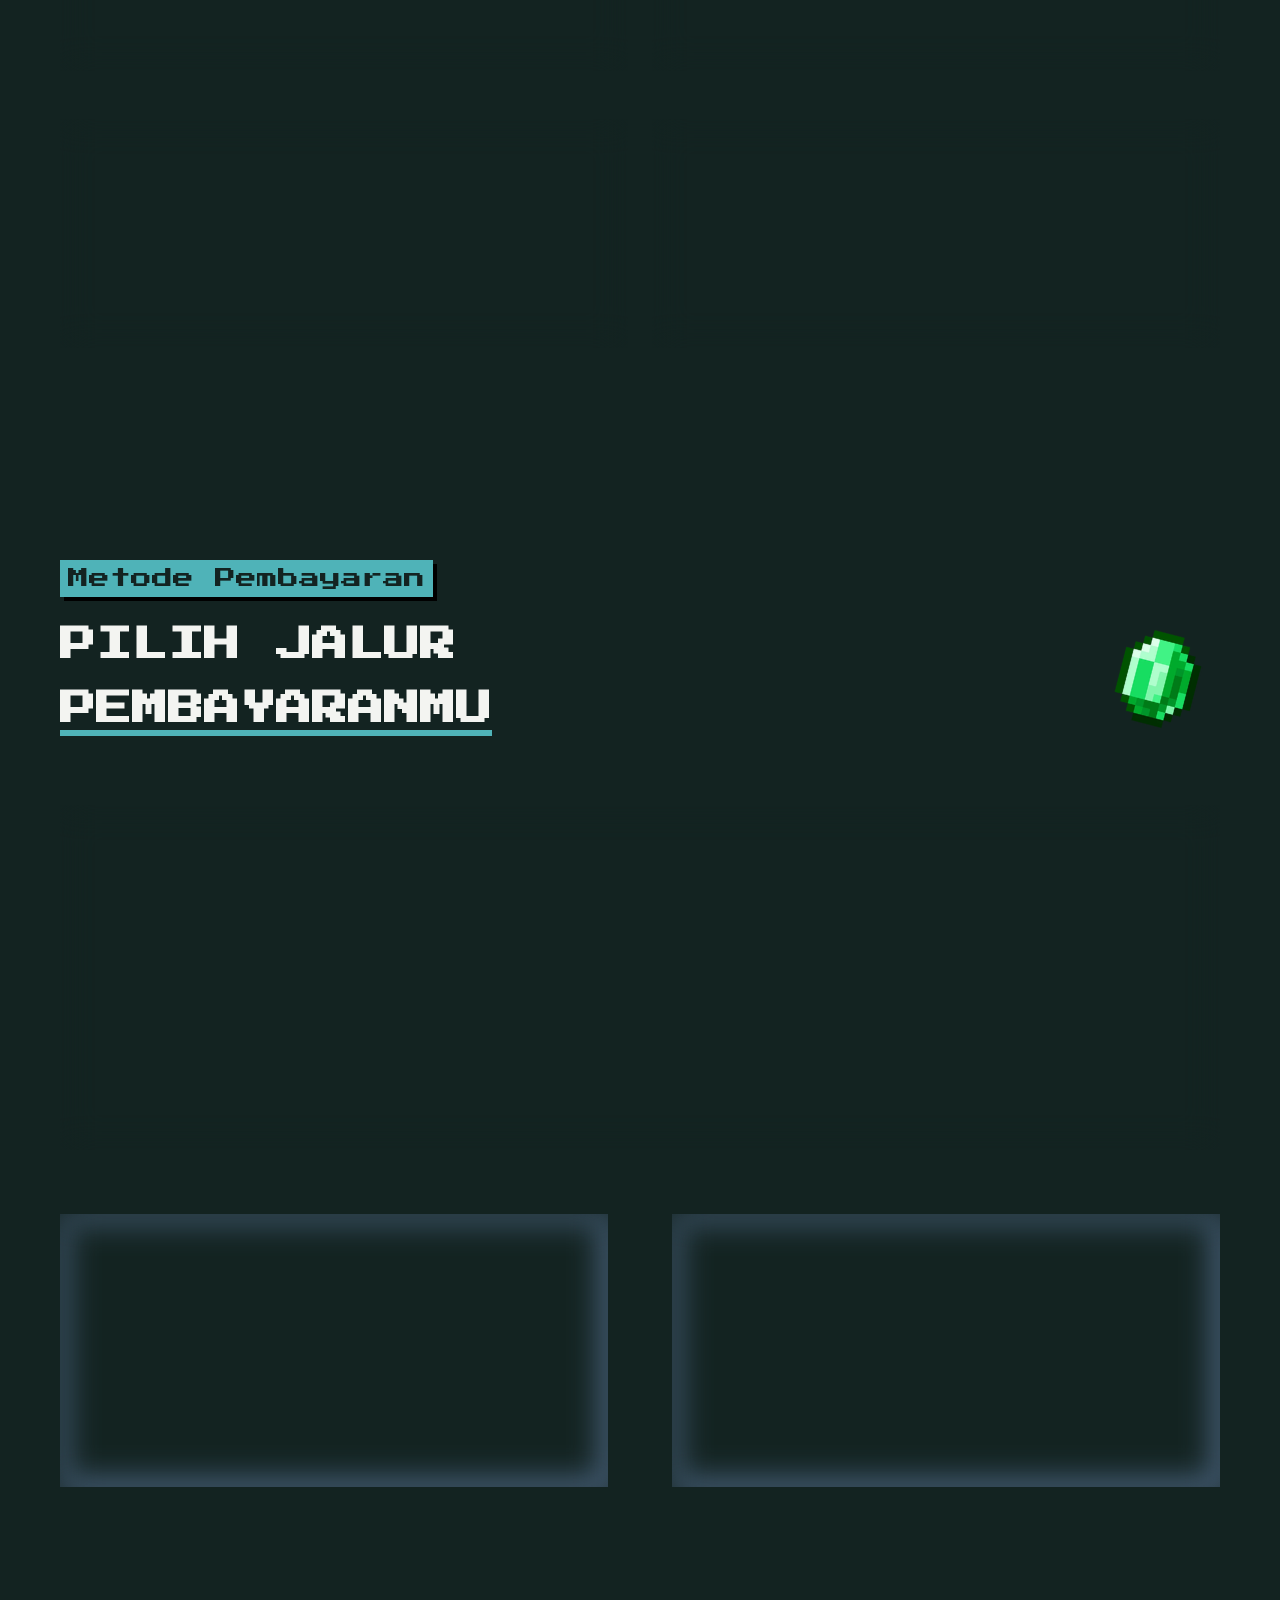
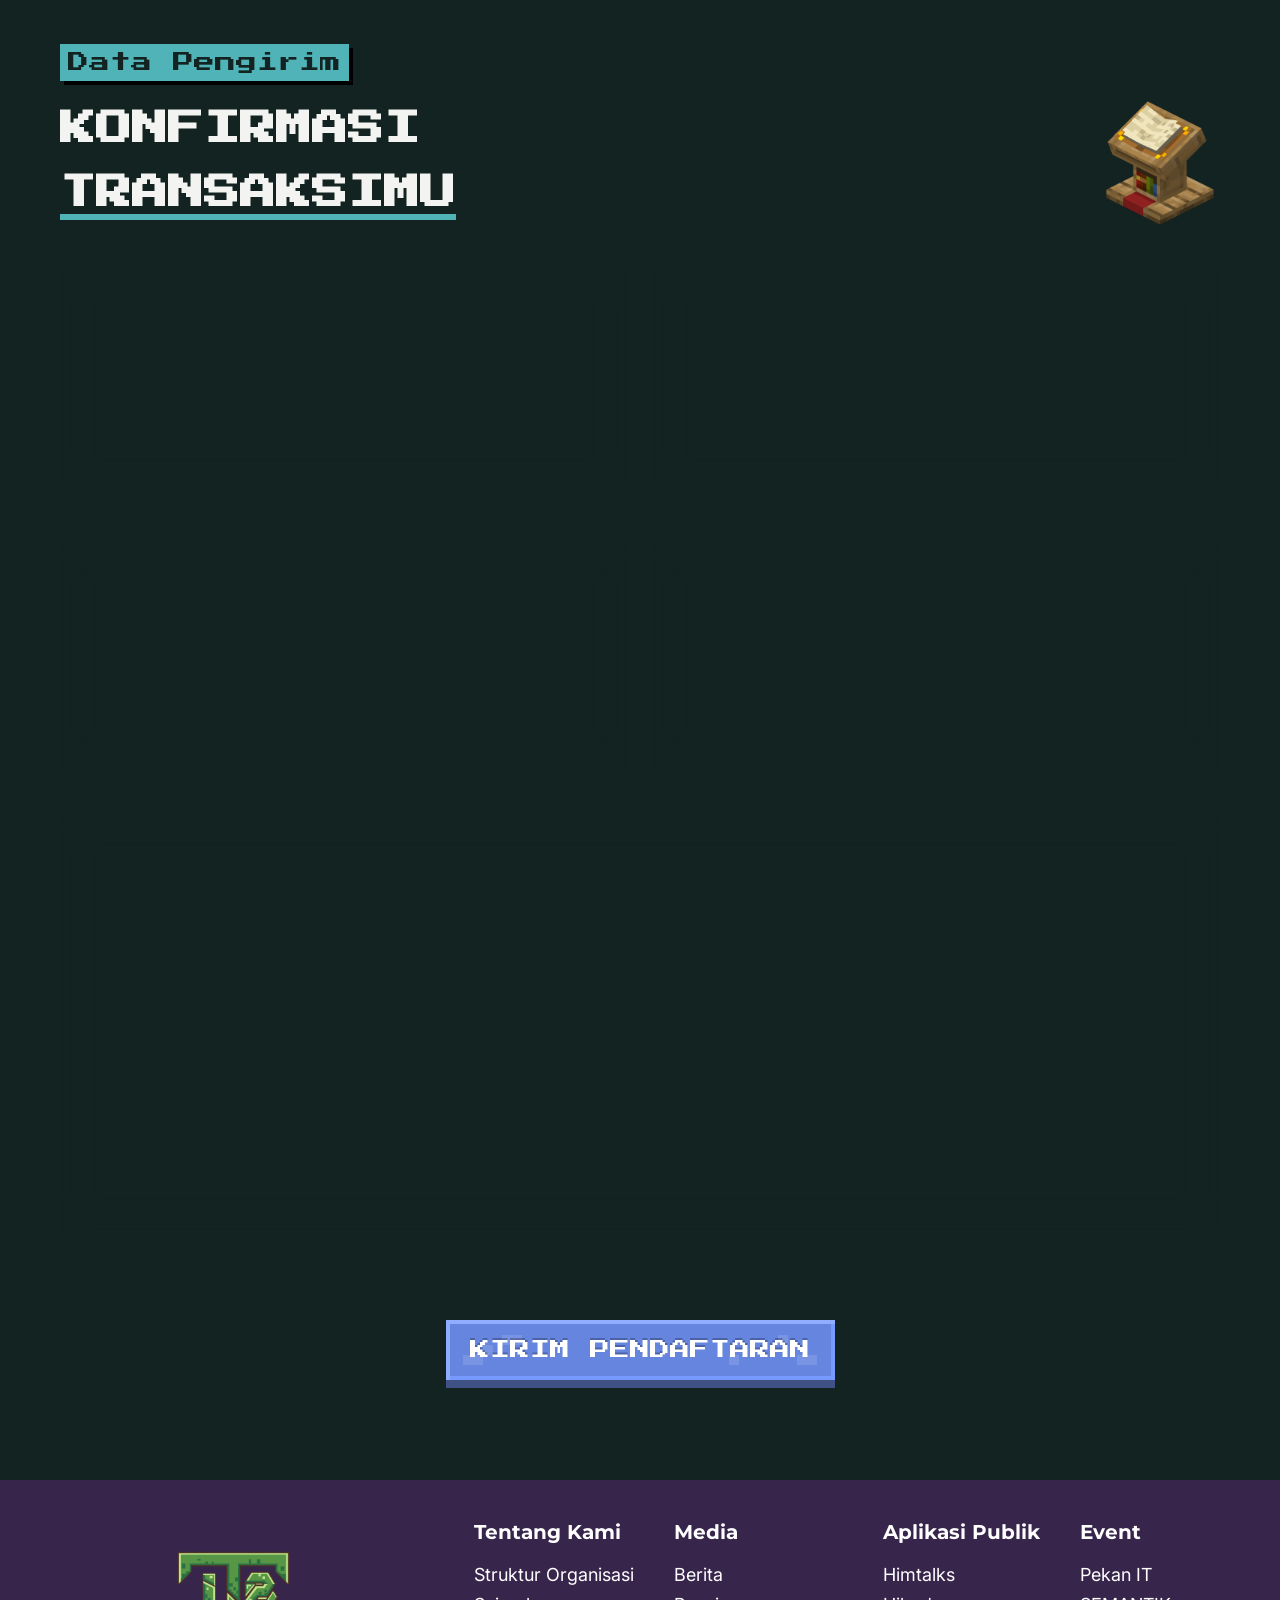
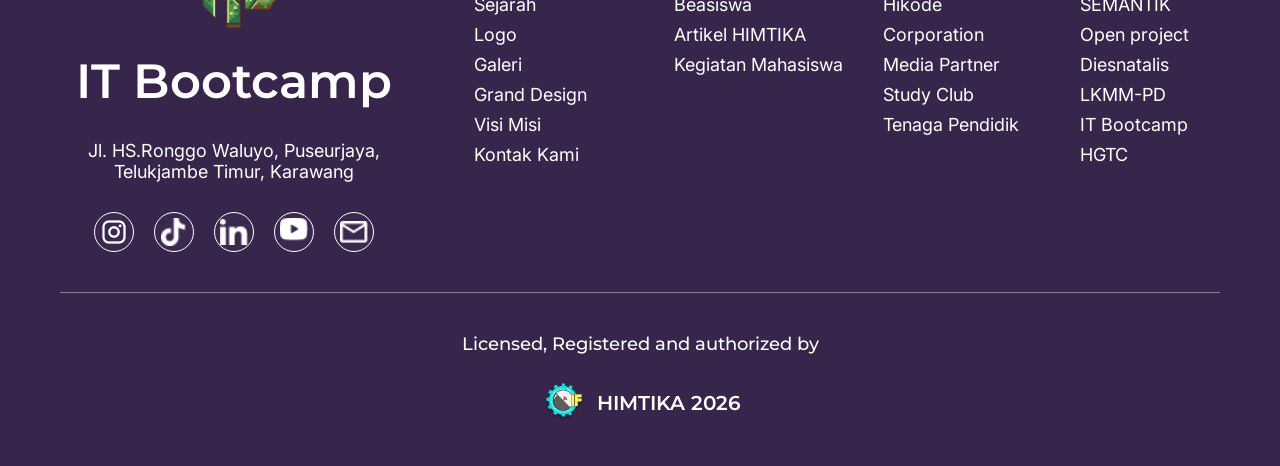
==== commit 7a36d1be: "update: perbaikan tampilan dan fitur baru" ====
--- a/daftar.html
+++ b/daftar.html
@@ -18,7 +18,7 @@
     <!-- Icon -->
     <link rel="stylesheet" href="https://cdnjs.cloudflare.com/ajax/libs/font-awesome/6.5.1/css/all.min.css"/>
     <link rel="shortcut icon" href="assets/img/logo/pekanit.png" type="image/x-icon">
-    <link rel="icon" href="assets/img/logo/itbootcamp.png" type="image/x-icon">
+    <link rel="icon" href="assets/img/logo/logo_itb.png" type="image/x-icon">
 </head>
 <body>
     <!-- Preloader -->
@@ -316,6 +316,42 @@
                     </div>
                 </div>
 
+                     <!-- Status Pembayaran -->
+                <div class="form-card status-card">
+                    <div class="form-card__header">
+                        <div class="form-card__title-row">
+                            <div class="form-card__icon">
+                                <img class="form-card__icon-bg" src="assets/img/logo/frame_bg.jpg" alt="">
+                                <div class="form-card__icon-slot"><img src="assets/img/daftar/icon/xp.svg" alt=""></div>
+                            </div>
+                            <span class="form-card__title">Tipe Pembayaran</span>
+                        </div>
+                        <p class="form-card__desc">Pilih opsi pembayaran yang ingin kamu gunakan saat ini.</p>
+                    </div>
+
+                    <input type="hidden" id="status_pembayaran" value="" />
+                    <div class="status-options" id="status-options">
+                        <label class="status-option" data-status-option>
+                            <input type="radio" name="status_pembayaran" value="DP" required />
+                            <div class="status-option__text">
+                                <span class="status-option__title">DP/Cicil</span>
+                                <span class="status-option__desc">Bayar sebagian terlebih dahulu</span>
+                                <span class="status-option__desc">Tahap 1: 50k | Tahap 2: 50k | Tahap 3: 15k    </span>
+                            </div>
+                            <img class="status-option__radio" data-radio-icon src="assets/img/daftar/icon/pilihan.svg" alt="Belum dipilih">
+                        </label>
+                        <label class="status-option" data-status-option>
+                            <input type="radio" name="status_pembayaran" value="Lunas" required />
+                            <div class="status-option__text">
+                                <span class="status-option__title">Lunas</span>
+                                <span class="status-option__desc">Pembayaran sudah selesai</span>
+                                <span class="status-option__desc">Bayar Rp115.000</span>
+                            </div>
+                            <img class="status-option__radio" data-radio-icon src="assets/img/daftar/icon/pilihan.svg" alt="Belum dipilih">
+                        </label>
+                    </div>
+                </div>
+
                 <input type="hidden" id="metode_pembayaran" value="" />
                 <div class="payment-cards" id="payment-cards">
                     <!-- Dana -->
@@ -332,12 +368,12 @@
                                 </div>
                             </div>
                             <div class="payment-card__account">
-                                <span class="payment-card__account-name">Anisa Diyah Ayu Lestari</span>
+                                <span class="payment-card__account-name">Luckyta Rizqia Jubaedi</span>
                                 <div class="payment-card__account-number-row">
-                                    <span class="payment-card__account-number">089519345513</span>
-                                </div>
-                            </div>
-                            <button class="copy-btn" type="button" data-copy="089519345513">
+                                    <span class="payment-card__account-number">085714901222</span>
+                                </div>
+                            </div>
+                            <button class="copy-btn" type="button" data-copy="085714901222">
                                 <span>Salin No. Dana</span>
                                 <img src="assets/img/daftar/icon/copy.svg" alt="">
                             </button>
@@ -346,7 +382,7 @@
                     </label>
 
                     <!-- Seabank -->
-                    <label class="payment-card payment-card--dark" data-payment-card>
+                    <label class="payment-card payment-card--light" data-payment-card>
                         <input type="radio" name="metode_pembayaran" value="Seabank" required />
                         <div class="payment-card__body">
                             <div class="payment-card__top">
@@ -359,12 +395,12 @@
                                 </div>
                             </div>
                             <div class="payment-card__account">
-                                <span class="payment-card__account-name">Anisa Diyah Ayu Lestari</span>
+                                <span class="payment-card__account-name">Luckyta Rizqia Jubaedi</span>
                                 <div class="payment-card__account-number-row">
-                                    <span class="payment-card__account-number">901352264661</span>
-                                </div>
-                            </div>
-                            <button class="copy-btn" type="button" data-copy="901352264661">
+                                    <span class="payment-card__account-number">901014645610</span>
+                                </div>
+                            </div>
+                            <button class="copy-btn" type="button" data-copy="901014645610">
                                 <span>Salin No. Rek</span>
                                 <img src="assets/img/daftar/icon/copy.svg" alt="">
                             </button>
@@ -458,41 +494,7 @@
                     </div>
                 </div>
 
-                <!-- Status Pembayaran -->
-                <div class="form-card status-card">
-                    <div class="form-card__header">
-                        <div class="form-card__title-row">
-                            <div class="form-card__icon">
-                                <img class="form-card__icon-bg" src="assets/img/logo/frame_bg.jpg" alt="">
-                                <div class="form-card__icon-slot"><img src="assets/img/daftar/icon/xp.svg" alt=""></div>
-                            </div>
-                            <span class="form-card__title">Status Pembayaran</span>
-                        </div>
-                        <p class="form-card__desc">Pilih status pembayaranmu</p>
-                    </div>
-
-                    <input type="hidden" id="status_pembayaran" value="" />
-                    <div class="status-options" id="status-options">
-                        <label class="status-option" data-status-option>
-                            <input type="radio" name="status_pembayaran" value="DP" required />
-                            <div class="status-option__text">
-                                <span class="status-option__title">DP</span>
-                                <span class="status-option__desc">Bayar sebagian terlebih dahulu</span>
-                                <span class="status-option__desc">Minimal Rp67.000</span>
-                            </div>
-                            <img class="status-option__radio" data-radio-icon src="assets/img/daftar/icon/pilihan.svg" alt="Belum dipilih">
-                        </label>
-                        <label class="status-option" data-status-option>
-                            <input type="radio" name="status_pembayaran" value="Lunas" required />
-                            <div class="status-option__text">
-                                <span class="status-option__title">Lunas</span>
-                                <span class="status-option__desc">Pembayaran sudah selesai</span>
-                                <span class="status-option__desc">Bayar Rp167.000</span>
-                            </div>
-                            <img class="status-option__radio" data-radio-icon src="assets/img/daftar/icon/pilihan.svg" alt="Belum dipilih">
-                        </label>
-                    </div>
-                </div>
+           
 
                 <!-- Bukti Pembayaran -->
                 <div class="form-card">
@@ -518,7 +520,11 @@
                         </div>
 
                         <div class="upload-zone__inner" id="upload-success" style="display:none;">
-                            <div class="upload-zone__success-icon">&#10003;</div>
+                            <div class="upload-zone__success-icon">
+                                <svg viewBox="0 0 24 24" fill="none" xmlns="http://www.w3.org/2000/svg" aria-hidden="true">
+                                    <path d="M5 13L9 17L19 7" stroke="currentColor" stroke-width="2.5" stroke-linecap="round" stroke-linejoin="round"/>
+                                </svg>
+                            </div>
                             <p class="upload-zone__title">Berhasil diunggah!</p>
                             <p class="upload-zone__filename" id="upload-filename"></p>
                             <button class="change-file-btn" type="button" id="change-file-button">Ganti File</button>
@@ -549,47 +555,63 @@
             <div class="footer-brand">
                 <div class="footer-brand__logo-row">
                     <div class="footer-brand__logo">
-                        <img src="assets/img/logo/logo_itb.png" alt="Logo HIMTIKA">
-                    </div>
-                    <span class="footer-brand__name">HIMTIKA</span>
+                        <img src="assets/img/logo/logo_itb.png" alt="Logo IT Bootcamp">
+                    </div>
+                    <span class="footer-brand__name">IT Bootcamp</span>
                 </div>
                 <p class="footer-brand__address">Jl. HS.Ronggo Waluyo, Puseurjaya, Telukjambe Timur, Karawang</p>
                 <div class="footer-brand__socials">
-                    <a href="https://www.instagram.com/himtika_unsika/" target="_blank" aria-label="Instagram"><img src="https://www.figma.com/api/mcp/asset/864e4f96-250d-4dd6-bd1b-31b3e596e7c2.svg" alt=""></a>
-                    <a href="https://www.tiktok.com/@himtika_unsika" target="_blank" aria-label="TikTok"><img src="https://www.figma.com/api/mcp/asset/ca5d6cb9-e2ea-46cf-bcdc-f660277c2d7f.svg" alt=""></a>
-                    <a href="https://www.linkedin.com/company/himtika/" target="_blank" aria-label="LinkedIn"><img src="https://www.figma.com/api/mcp/asset/af2780f7-592a-44e1-9943-0f598ffb4794.svg" alt=""></a>
-                    <a href="https://www.youtube.com/@himtikaofficial4428" target="_blank" aria-label="YouTube"><img src="https://www.figma.com/api/mcp/asset/09ad4ee9-8816-4297-9667-e1ff6724fab2.svg" alt=""></a>
+                    <a href="https://www.instagram.com/himtika_unsika/" target="_blank" aria-label="Instagram"><img src="assets/img/icon/ig.png" alt=""></a>
+                    <a href="https://www.tiktok.com/@himtika_unsika" target="_blank" aria-label="TikTok"><img src="assets/img/icon/tiktok.png" alt=""></a>
+                    <a href="https://www.linkedin.com/company/himtika/" target="_blank" aria-label="LinkedIn"><img src="assets/img/icon/lkdin.png" alt=""></a>
+                    <a href="https://www.youtube.com/@himtikaofficial4428" target="_blank" aria-label="YouTube"><img src="assets/img/icon/yt.png" alt=""></a>
+                    <a href="#" aria-label="Email"><img src="assets/img/icon/email.png" alt=""></a>
                 </div>
             </div>
 
             <div class="footer-links">
+                <div class="footer-links__col">
+                    <span class="footer-links__title">Tentang Kami</span>
+                    <ul class="footer-links__list">
+                        <li><a href="#">Struktur Organisasi</a></li>
+                        <li><a href="#">Sejarah</a></li>
+                        <li><a href="#">Logo</a></li>
+                        <li><a href="#">Galeri</a></li>
+                        <li><a href="#">Grand Design</a></li>
+                        <li><a href="#">Visi Misi</a></li>
+                        <li><a href="#">Kontak Kami</a></li>
+                    </ul>
+                </div>
                 <div class="footer-links__col">
                     <span class="footer-links__title">Media</span>
                     <ul class="footer-links__list">
                         <li><a href="#">Berita</a></li>
+                        <li><a href="#">Beasiswa</a></li>
                         <li><a href="#">Artikel HIMTIKA</a></li>
-                        <li><a href="#">Beasiswa</a></li>
                         <li><a href="#">Kegiatan Mahasiswa</a></li>
+                    </ul>
+                </div>
+                <div class="footer-links__col">
+                    <span class="footer-links__title">Aplikasi Publik</span>
+                    <ul class="footer-links__list">
+                        <li><a href="https://himtika.cs.unsika.ac.id/">Himtalks</a></li>
+                        <li><a href="https://himtika.cs.unsika.ac.id/">Hikode</a></li>
+                        <li><a href="https://himtika.cs.unsika.ac.id/corporation/">Corporation</a></li>
+                        <li><a href="#">Media Partner</a></li>
+                        <li><a href="https://himtika.cs.unsika.ac.id/studyclub-2024/">Study Club</a></li>
+                        <li><a href="#">Tenaga Pendidik</a></li>
                     </ul>
                 </div>
                 <div class="footer-links__col">
                     <span class="footer-links__title">Event</span>
                     <ul class="footer-links__list">
-                        <li><a href="https://himtika.cs.unsika.ac.id/semantik_9/">SEMANTIK 9.0</a></li>
-                        <li><a href="https://himtika.cs.unsika.ac.id/pekan-it/">PEKAN IT</a></li>
+                        <li><a href="https://himtika.cs.unsika.ac.id/pekan-it/">Pekan IT</a></li>
+                        <li><a href="https://himtika.cs.unsika.ac.id/semantik_9/">SEMANTIK</a></li>
+                        <li><a href="https://himtika.cs.unsika.ac.id/open-project/">Open project</a></li>
+                        <li><a href="https://himtika.cs.unsika.ac.id/diesnatalis">Diesnatalis</a></li>
                         <li><a href="https://himtika.cs.unsika.ac.id/lkmmpd/">LKMM-PD</a></li>
-                        <li><a href="https://himtika.cs.unsika.ac.id/diesnatalis">Diesnatalis</a></li>
                         <li><a href="https://himtika.cs.unsika.ac.id/it-bootcamp/">IT Bootcamp</a></li>
-                        <li><a href="https://himtika.cs.unsika.ac.id/open-project/">Open Project</a></li>
-                    </ul>
-                </div>
-                <div class="footer-links__col">
-                    <span class="footer-links__title">Aplikasi Publik</span>
-                    <ul class="footer-links__list">
-                        <li><a href="https://himtika.cs.unsika.ac.id/corporation/">Corporation</a></li>
-                        <li><a href="https://himtika.cs.unsika.ac.id/himtika-awards/">HIMTIKA Award</a></li>
-                        <li><a href="https://himtika.cs.unsika.ac.id/studyclub-2024/">Study Club</a></li>
-                        <li><a href="https://himtika.cs.unsika.ac.id/corporation/">Studio IT</a></li>
+                        <li><a href="#">HGTC</a></li>
                     </ul>
                 </div>
             </div>
@@ -600,8 +622,8 @@
         <div class="footer-license">
             <p class="footer-license__text">Licensed, Registered and authorized by</p>
             <div class="footer-license__brand">
-                <img src="assets/img/logo/himtika.png" alt="HIMTIKA Logo">
-                <span>HIMTIKA 2025</span>
+                <img src="assets/img/logo/himtika.png" alt="Logo HIMTIKA">
+                <span>HIMTIKA 2026</span>
             </div>
         </div>
     </footer>
--- a/assets/css/daftar.css
+++ b/assets/css/daftar.css
@@ -466,12 +466,22 @@
   filter: drop-shadow(4px 4px 0px var(--color-card-shadow));
   color: var(--color-badge-text);
 }
+
 .payment-card--dark {
   background-image: linear-gradient(108deg, var(--color-card-teal-1) 3%, var(--color-card-teal-2) 100%);
   box-shadow: 4px 4px 0px 0px var(--color-card-shadow);
   color: var(--color-white);
 }
-.payment-card.is-selected { outline: 3px solid var(--color-badge); outline-offset: 2px; }
+
+.payment-card.is-selected {
+  outline: 3px solid var(--color-badge);
+  outline-offset: 2px;
+  background-image: linear-gradient(108deg, var(--color-card-teal-1) 3%, var(--color-card-teal-2) 100%);
+  box-shadow: 4px 4px 0px 0px var(--color-card-shadow);
+  filter: none;
+  color: var(--color-white);
+}
+.payment-card.is-selected .payment-card__logo { border: 4px solid var(--color-white); }
 .payment-card__body { display: flex; flex-direction: column; gap: var(--space-16); align-items: flex-start; flex: 1; min-width: 0; }
 .payment-card__top { display: flex; gap: var(--space-16); align-items: flex-start; justify-content: center; }
 .payment-card__logo {
@@ -544,7 +554,14 @@
   cursor: pointer;
 }
 .status-option input[type="radio"] { position: absolute; opacity: 0; pointer-events: none; }
-.status-option.is-selected { outline: 3px solid var(--color-bg); outline-offset: 2px; }
+.status-option.is-selected {
+  outline: 3px solid var(--color-bg);
+  outline-offset: 2px;
+  background-image: linear-gradient(108deg, var(--color-card-teal-1) 3%, var(--color-card-teal-2) 100%);
+  box-shadow: 4px 4px 0px 0px var(--color-card-shadow);
+  filter: none;
+  color: var(--color-white);
+}
 .status-option__text { display: flex; flex-direction: column; gap: var(--space-8); align-items: flex-start; }
 .status-option__title { font-family: var(--font-pixel); font-size: var(--fs-payment-title); white-space: nowrap; }
 .status-option__desc { font-family: var(--font-body); font-weight: 600; font-size: 20px; white-space: nowrap; }
@@ -613,8 +630,9 @@
   display: flex;
   align-items: center;
   justify-content: center;
-  font-size: 24px;
-}
+  flex-shrink: 0;
+}
+.upload-zone__success-icon svg { width: 24px; height: 24px; display: block; }
 
 .confirm__submit { display: flex; justify-content: center; width: 100%; padding-top: var(--space-48); }
 .confirm__submit .retro-btn { width: 389px; max-width: 100%; }
@@ -652,7 +670,9 @@
   justify-content: center;
   width: 40px;
   height: 40px;
-  padding: var(--space-8);
+  padding: 0;
+  line-height: 0;
+  flex-shrink: 0;
   border: 1px solid var(--color-white);
   border-radius: var(--radius-round);
   background-color: rgba(255, 255, 255, 0.01);
@@ -661,7 +681,7 @@
 }
 .footer-brand__socials a:hover { background-color: rgba(255, 255, 255, 0.15); }
 .footer-brand__socials img,
-.footer-brand__socials i { width: 28px; height: 28px; font-size: 20px; }
+.footer-brand__socials i { width: 28px; height: 28px; font-size: 20px; display: block; object-fit: contain; margin: 0; }
 
 .footer-links { display: flex; gap: var(--space-40); color: var(--color-white); flex-wrap: wrap; }
 .footer-links__col { display: flex; flex-direction: column; gap: var(--space-16); align-items: flex-start; min-width: 140px; }
